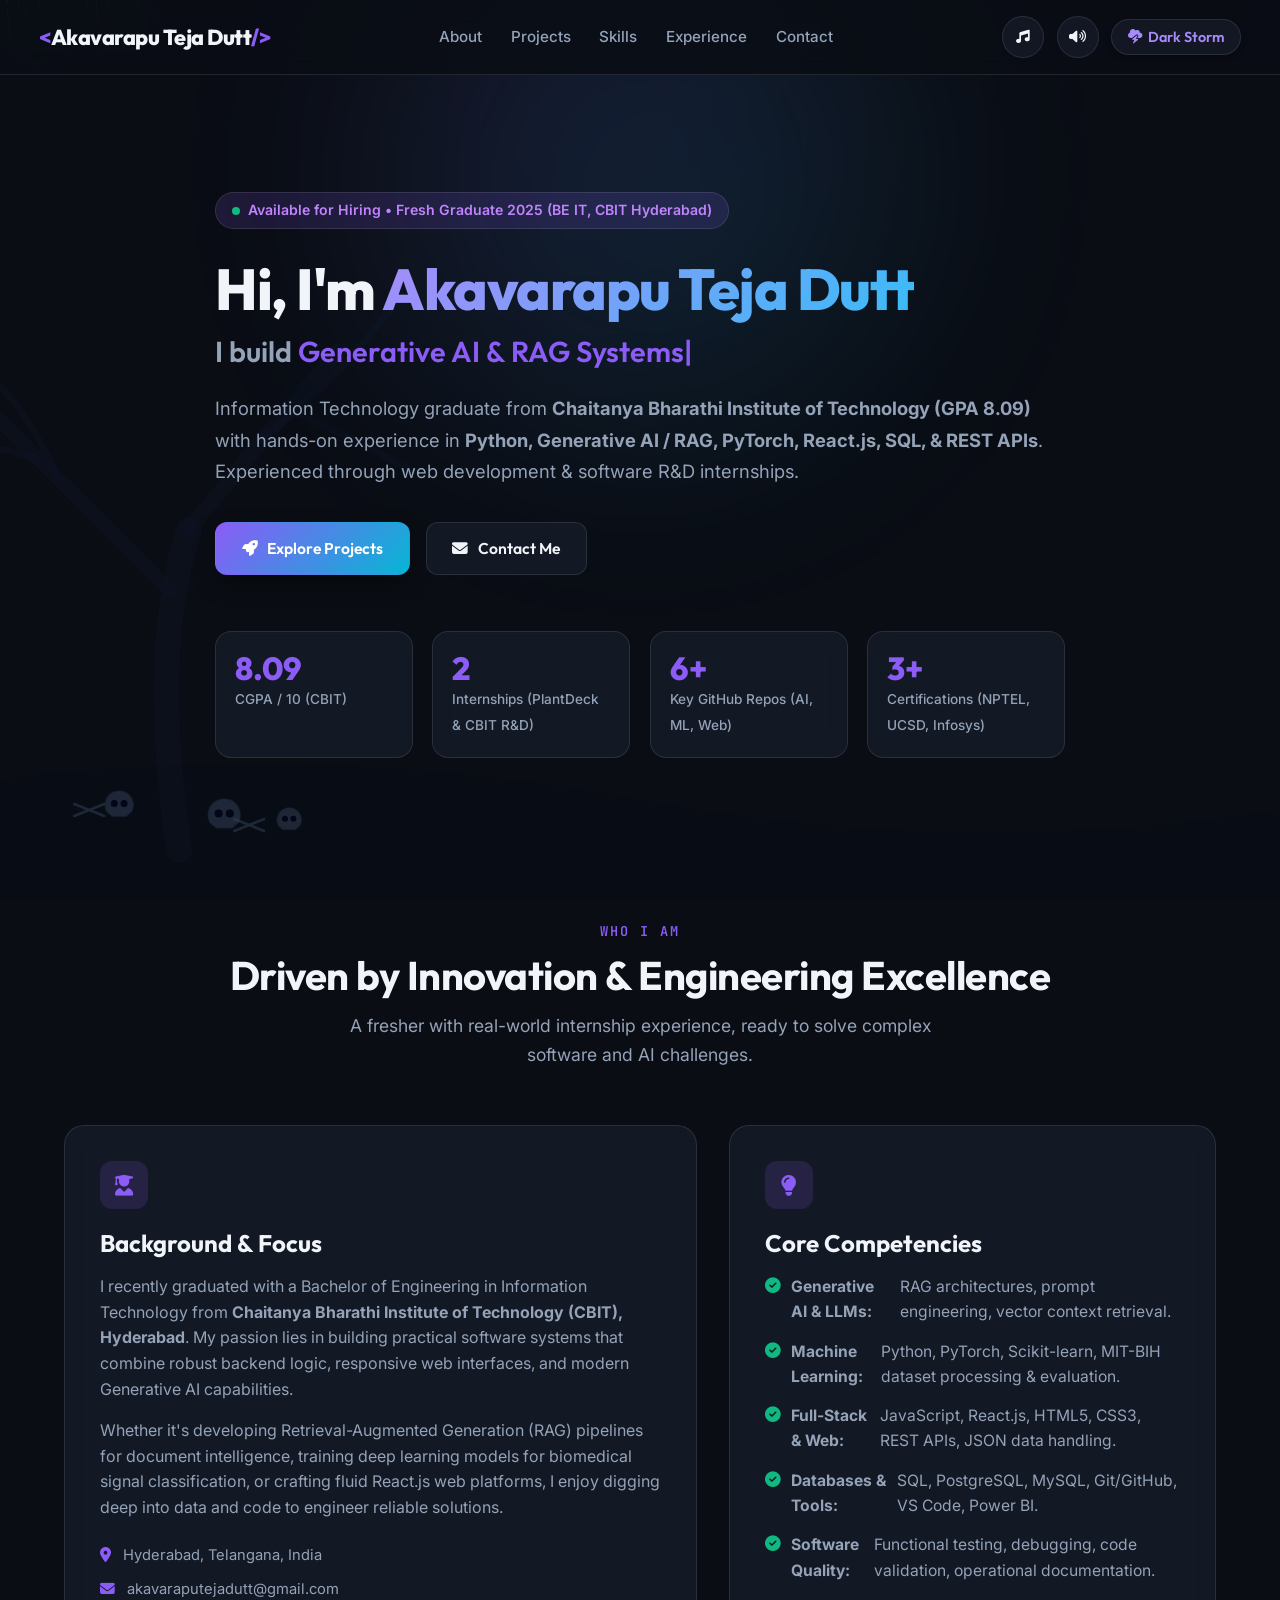
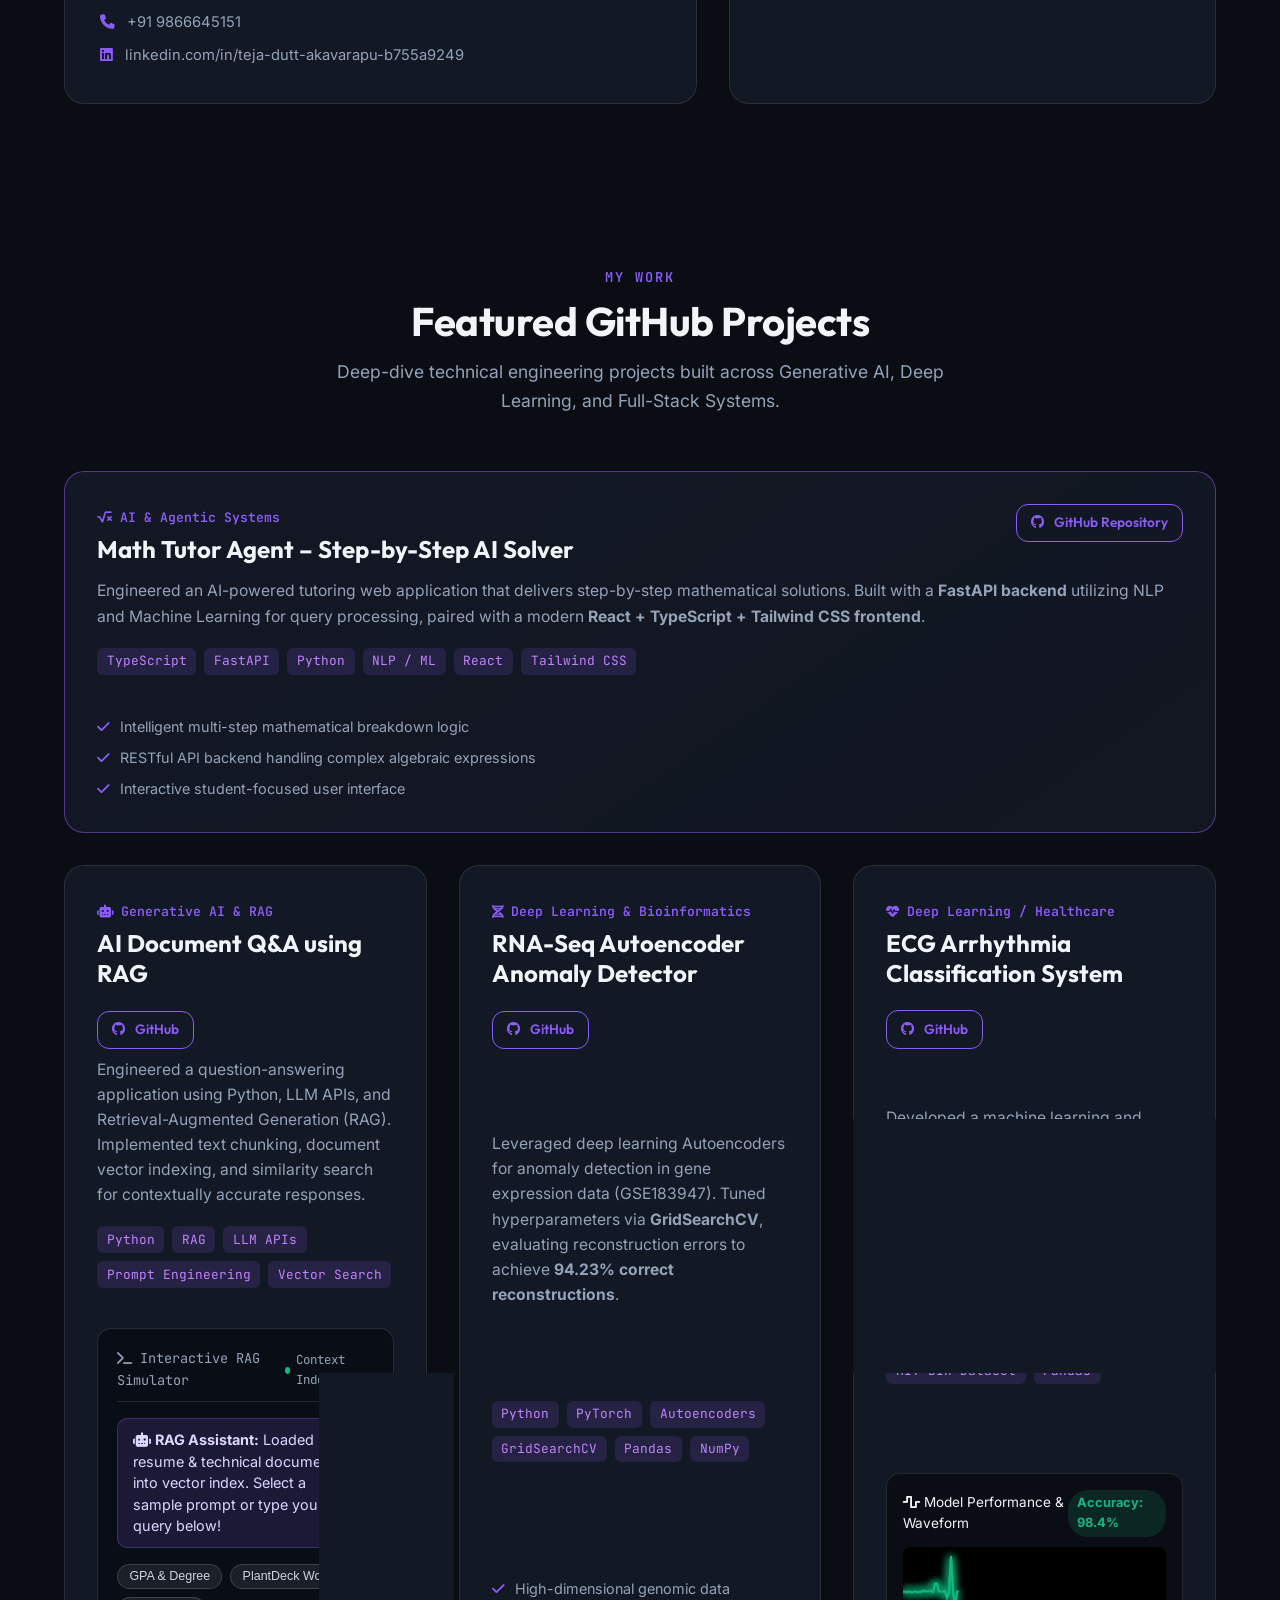
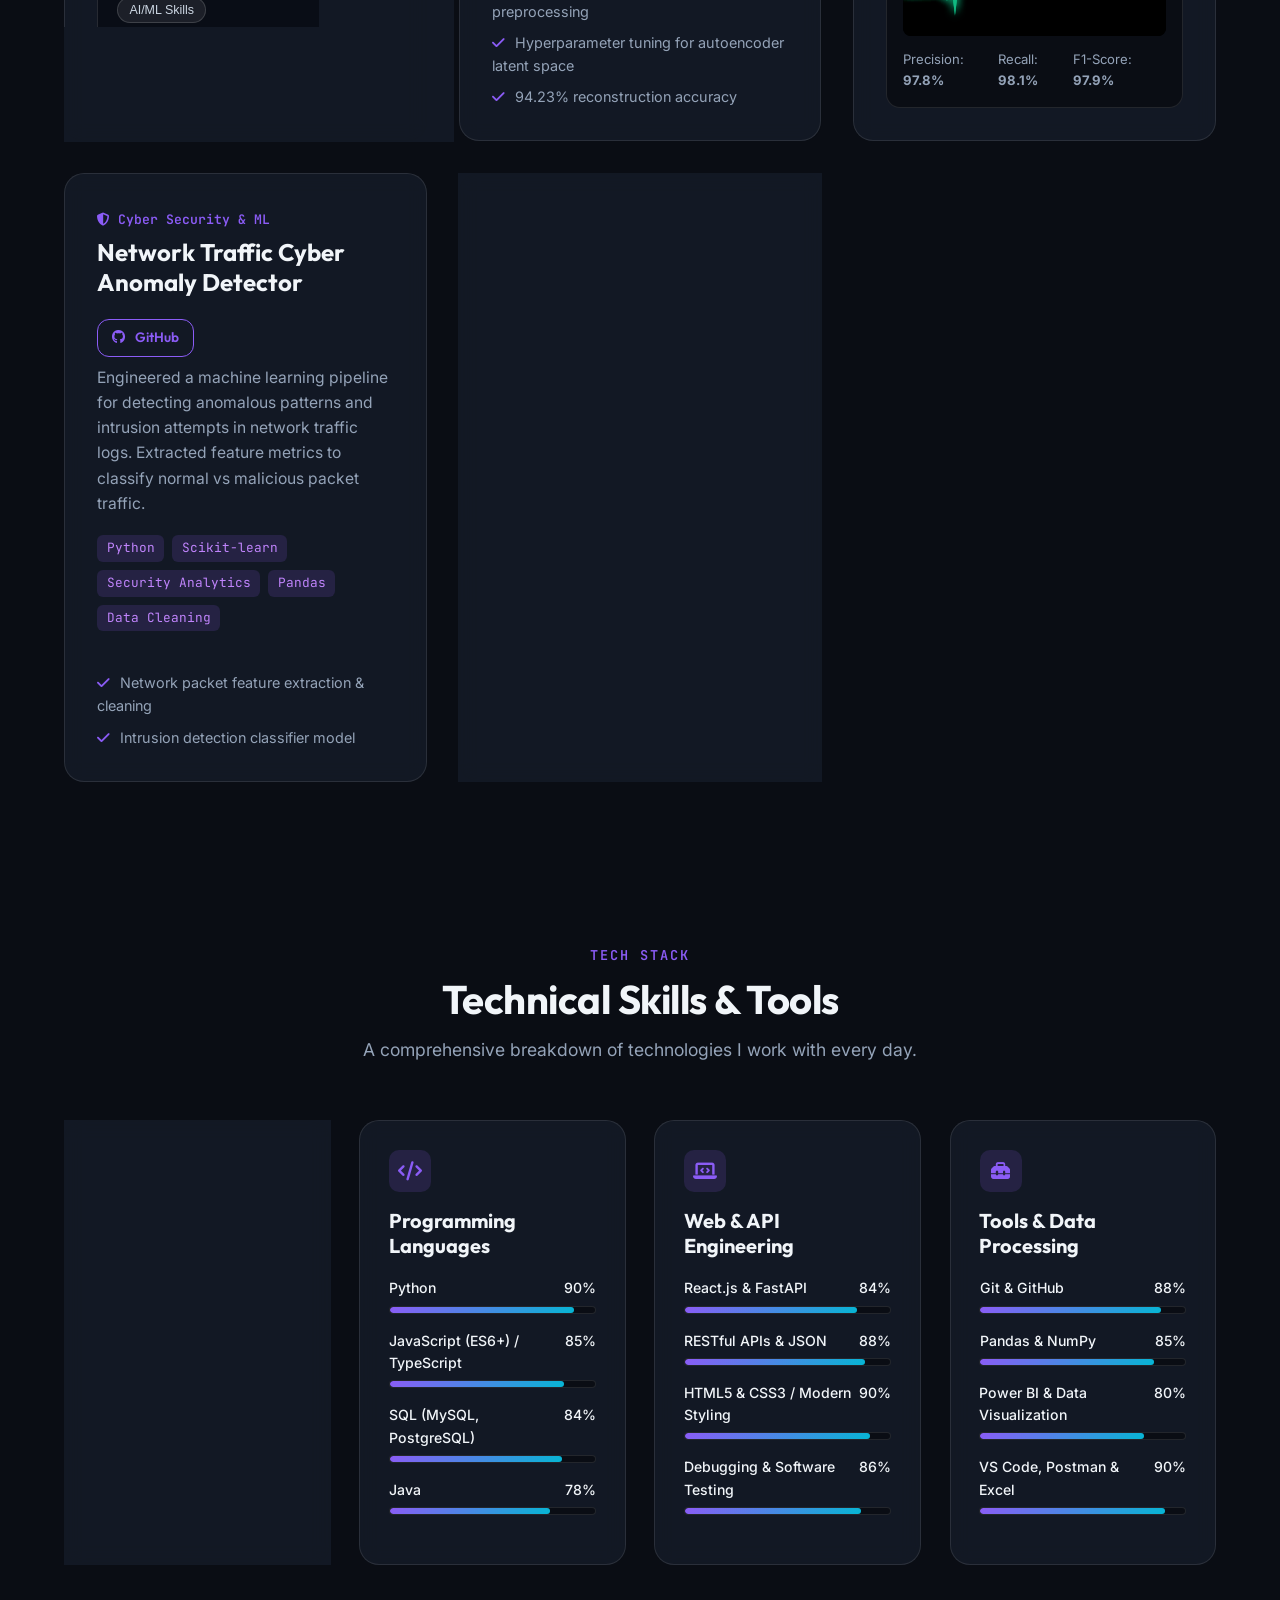
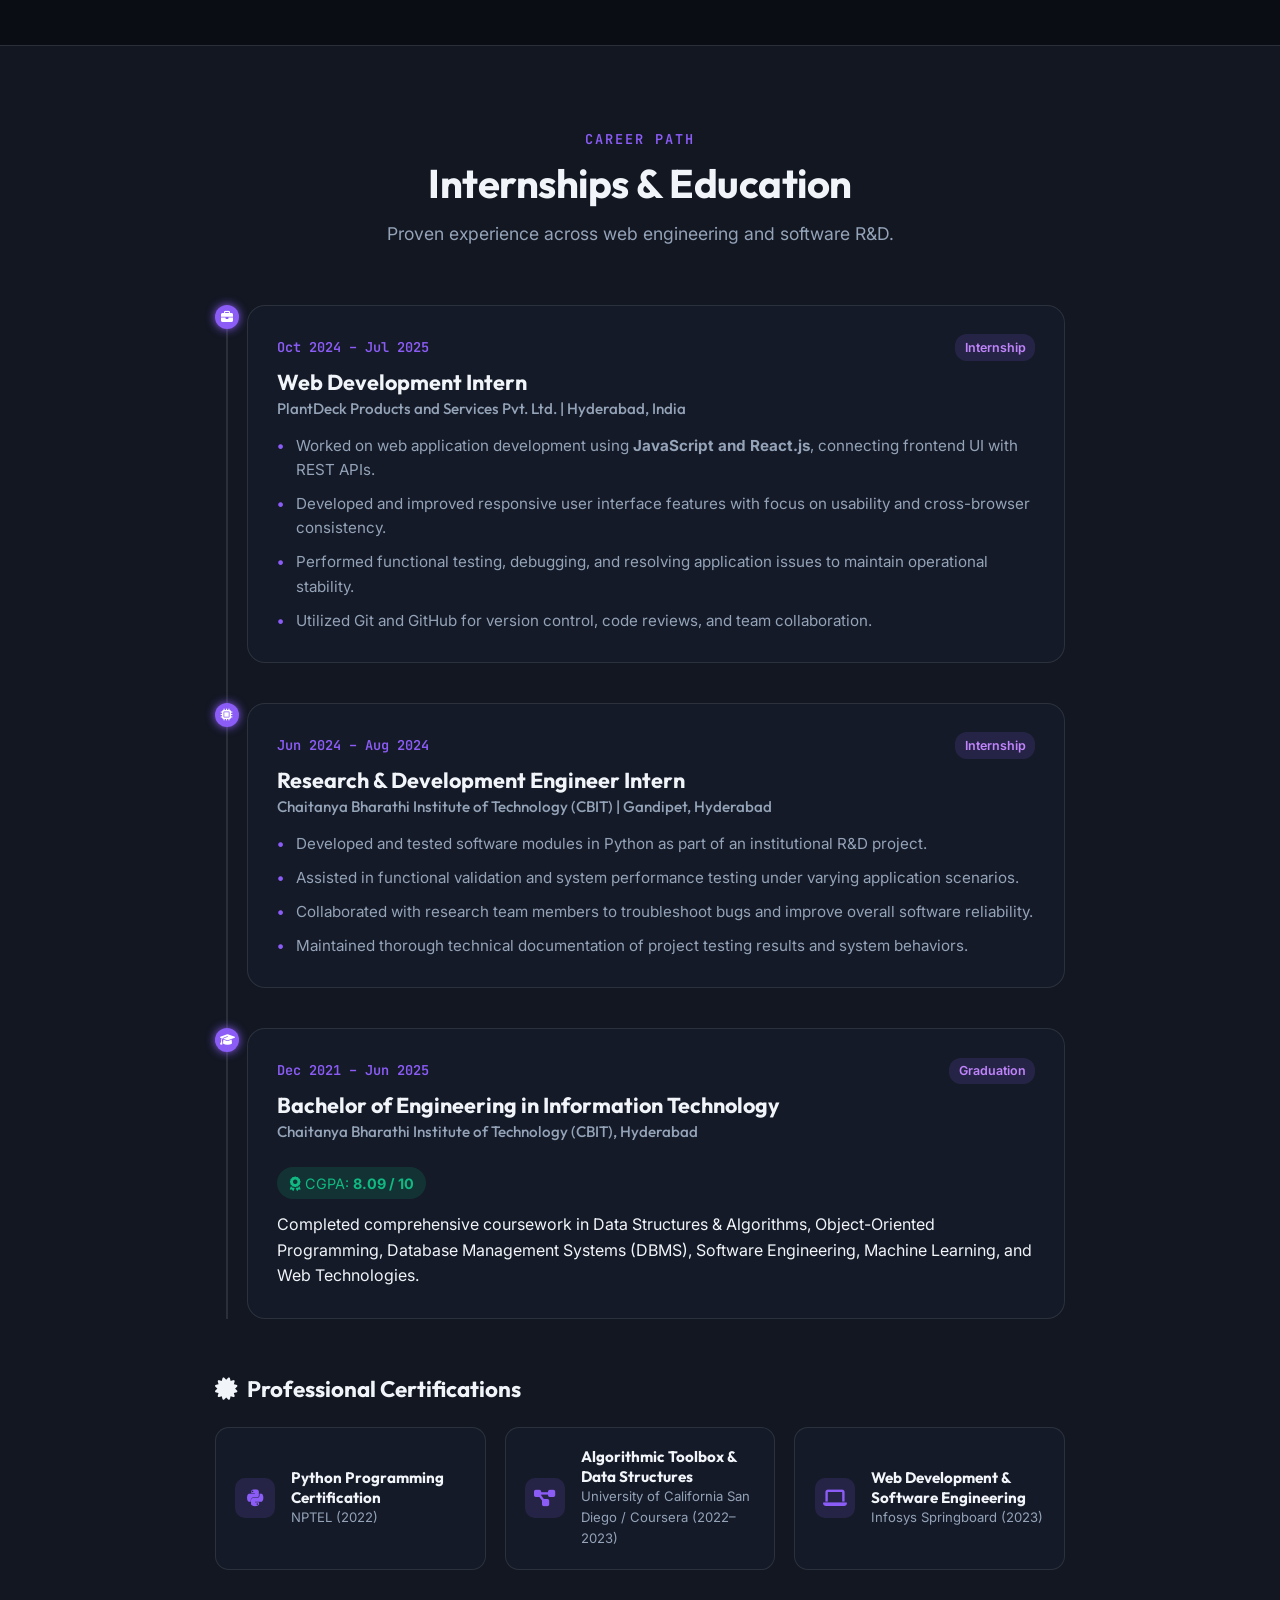
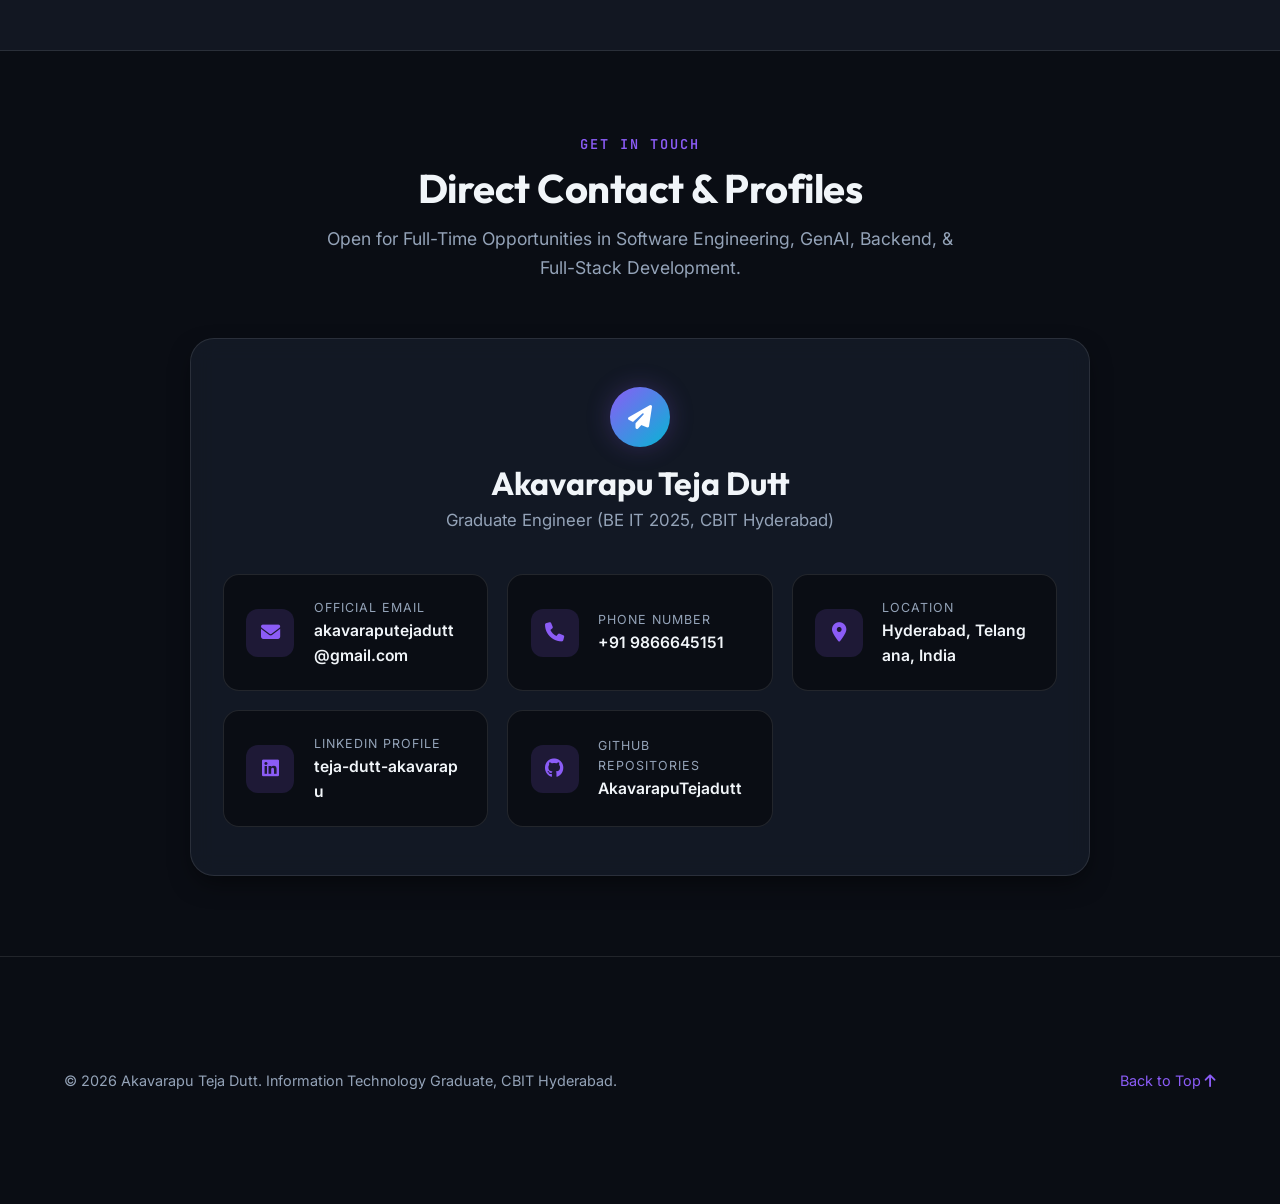
==== index.html @ d92623ee "Initial portfolio commit" ====
<!DOCTYPE html>
<html lang="en" data-theme="dark">
<head>
  <meta charset="UTF-8">
  <meta name="viewport" content="width=device-width, initial-scale=1.0">
  <meta name="description" content="Portfolio of Akavarapu Teja Dutt - Information Technology Graduate (BE IT 2025, CBIT Hyderabad), Generative AI & ML Engineer, Full-Stack Developer, and Software Engineer based in Hyderabad.">
  <meta name="keywords" content="Tejadutt, Akavarapu Teja Dutt, Generative AI, RAG, Machine Learning, Python, React.js, Software Engineer, Portfolio, Hyderabad">
  <meta name="author" content="Akavarapu Teja Dutt">
  <title>Akavarapu Teja Dutt | AI & Software Engineer</title>
  
  <!-- Google Fonts -->
  <link rel="preconnect" href="https://fonts.googleapis.com">
  <link rel="preconnect" href="https://fonts.gstatic.com" crossorigin>
  <link href="https://fonts.googleapis.com/css2?family=Inter:wght@300;400;500;600;700&family=Outfit:wght@400;500;600;700;800&family=JetBrains+Mono:wght@400;500;600&display=swap" rel="stylesheet">
  
  <!-- Font Awesome -->
  <link rel="stylesheet" href="https://cdnjs.cloudflare.com/ajax/libs/font-awesome/6.4.0/css/all.min.css">
  
  <!-- Main Stylesheet -->
  <link rel="stylesheet" href="index.css">
</head>
<body>
  <!-- Background Ambient Music Track -->
  <audio id="bg-music" loop preload="auto" src="Anirudh_Ravichander_-_The_Paradise_Theme_OST_From_The_Paradise_(mp3.pm).mp3"></audio>

  <!-- Overlay Canvas for Cinematic Dark Storm & Pleasant Light Bees Animations -->
  <canvas id="anim-canvas"></canvas>
  <div id="theme-flash-overlay"></div>
  <div id="lightning-flash"></div>

  <!-- Toast Notification System -->
  <div id="toast-container" class="toast-container"></div>

  <!-- Header & Navigation -->
  <header class="navbar-header" id="navbar">
    <div class="nav-container">
      <a href="#hero" class="nav-logo" id="nav-logo">
        <span class="logo-accent">&lt;</span>Akavarapu Teja Dutt<span class="logo-accent">/&gt;</span>
      </a>

      <nav class="nav-links" id="nav-menu">
        <a href="#about" class="nav-item">About</a>
        <a href="#projects" class="nav-item">Projects</a>
        <a href="#skills" class="nav-item">Skills</a>
        <a href="#experience" class="nav-item">Experience</a>
        <a href="#contact" class="nav-item">Contact</a>
      </nav>

      <div class="nav-actions">
        <!-- Ambient Music Toggle (The Paradise Theme OST) -->
        <button id="music-toggle-btn" class="icon-btn" title="Toggle Ambient Music (Paradise Theme)" aria-label="Toggle Paradise Theme Music">
          <i class="fa-solid fa-music" id="music-icon"></i>
          <span class="btn-tooltip">Paradise Theme Music</span>
        </button>

        <!-- Sound FX Toggle -->
        <button id="sound-toggle-btn" class="icon-btn" title="Toggle Sound FX" aria-label="Toggle Sound Effects">
          <i class="fa-solid fa-volume-high" id="sound-icon"></i>
          <span class="btn-tooltip">Sound FX ON</span>
        </button>

        <!-- Dynamic Theme Switcher Button -->
        <button id="theme-switch-btn" class="theme-btn dark-mode-active" title="Switch Theme (Dark Storm / Pleasant Light Mode)" aria-label="Switch Light/Dark Theme">
          <div class="theme-btn-content">
            <span class="crow-badge" id="crow-icon-badge"><i class="fa-solid fa-cloud-bolt"></i> Dark Storm</span>
            <span class="eagle-badge" id="eagle-icon-badge"><i class="fa-solid fa-wand-magic-sparkles"></i> Light Mode</span>
          </div>
        </button>

        <button id="mobile-menu-toggle" class="mobile-toggle" aria-label="Toggle Mobile Menu">
          <i class="fa-solid fa-bars"></i>
        </button>
      </div>
    </div>
  </header>

  <main>
    <!-- Hero Section -->
    <section id="hero" class="hero-section">
      <div class="hero-bg-glow"></div>
      <div class="section-container hero-container">
        <div class="hero-content">
          <div class="badge-pill hero-badge">
            <span class="pulse-dot"></span> Available for Hiring • Fresh Graduate 2025 (BE IT, CBIT Hyderabad)
          </div>
          <h1 class="hero-title">
            Hi, I'm <span class="gradient-text">Akavarapu Teja Dutt</span>
          </h1>
          <h2 class="hero-subtitle">
            I build <span id="typewriter-text" class="typewriter"></span><span class="cursor">|</span>
          </h2>
          <p class="hero-description">
            Information Technology graduate from <strong>Chaitanya Bharathi Institute of Technology (GPA 8.09)</strong> with hands-on experience in <strong>Python, Generative AI / RAG, PyTorch, React.js, SQL, & REST APIs</strong>. Experienced through web development & software R&D internships.
          </p>

          <div class="hero-cta-group">
            <a href="#projects" class="btn btn-primary" id="hero-btn-projects">
              <i class="fa-solid fa-rocket"></i> Explore Projects
            </a>
            <a href="#contact" class="btn btn-secondary" id="hero-btn-contact">
              <i class="fa-solid fa-envelope"></i> Contact Me
            </a>
          </div>

          <!-- Hero Metric Badges -->
          <div class="hero-metrics">
            <div class="metric-card">
              <span class="metric-num">8.09</span>
              <span class="metric-label">CGPA / 10 (CBIT)</span>
            </div>
            <div class="metric-card">
              <span class="metric-num">2</span>
              <span class="metric-label">Internships (PlantDeck & CBIT R&D)</span>
            </div>
            <div class="metric-card">
              <span class="metric-num">6+</span>
              <span class="metric-label">Key GitHub Repos (AI, ML, Web)</span>
            </div>
            <div class="metric-card">
              <span class="metric-num">3+</span>
              <span class="metric-label">Certifications (NPTEL, UCSD, Infosys)</span>
            </div>
          </div>
        </div>
      </div>
    </section>

    <!-- About Section -->
    <section id="about" class="about-section">
      <div class="section-container">
        <div class="section-header">
          <span class="section-tag">WHO I AM</span>
          <h2 class="section-title">Driven by Innovation & Engineering Excellence</h2>
          <p class="section-subtitle">A fresher with real-world internship experience, ready to solve complex software and AI challenges.</p>
        </div>

        <div class="about-grid">
          <div class="about-card main-about">
            <div class="card-icon"><i class="fa-solid fa-user-graduate"></i></div>
            <h3>Background & Focus</h3>
            <p>
              I recently graduated with a Bachelor of Engineering in Information Technology from <strong>Chaitanya Bharathi Institute of Technology (CBIT), Hyderabad</strong>. My passion lies in building practical software systems that combine robust backend logic, responsive web interfaces, and modern Generative AI capabilities.
            </p>
            <p>
              Whether it's developing Retrieval-Augmented Generation (RAG) pipelines for document intelligence, training deep learning models for biomedical signal classification, or crafting fluid React.js web platforms, I enjoy digging deep into data and code to engineer reliable solutions.
            </p>
            <div class="quick-facts">
              <div class="fact-item"><i class="fa-solid fa-location-dot"></i> Hyderabad, Telangana, India</div>
              <div class="fact-item"><i class="fa-solid fa-envelope"></i> akavaraputejadutt@gmail.com</div>
              <div class="fact-item"><i class="fa-solid fa-phone"></i> +91 9866645151</div>
              <div class="fact-item"><i class="fa-brands fa-linkedin"></i> linkedin.com/in/teja-dutt-akavarapu-b755a9249</div>
            </div>
          </div>

          <div class="about-card highlight-card">
            <div class="card-icon"><i class="fa-solid fa-lightbulb"></i></div>
            <h3>Core Competencies</h3>
            <ul class="check-list">
              <li><i class="fa-solid fa-circle-check"></i> <strong>Generative AI & LLMs:</strong> RAG architectures, prompt engineering, vector context retrieval.</li>
              <li><i class="fa-solid fa-circle-check"></i> <strong>Machine Learning:</strong> Python, PyTorch, Scikit-learn, MIT-BIH dataset processing & evaluation.</li>
              <li><i class="fa-solid fa-circle-check"></i> <strong>Full-Stack & Web:</strong> JavaScript, React.js, HTML5, CSS3, REST APIs, JSON data handling.</li>
              <li><i class="fa-solid fa-circle-check"></i> <strong>Databases & Tools:</strong> SQL, PostgreSQL, MySQL, Git/GitHub, VS Code, Power BI.</li>
              <li><i class="fa-solid fa-circle-check"></i> <strong>Software Quality:</strong> Functional testing, debugging, code validation, operational documentation.</li>
            </ul>
          </div>
        </div>
      </div>
    </section>

    <!-- Projects Showcase Section -->
    <section id="projects" class="projects-section">
      <div class="section-container">
        <div class="section-header">
          <span class="section-tag">MY WORK</span>
          <h2 class="section-title">Featured GitHub Projects</h2>
          <p class="section-subtitle">Deep-dive technical engineering projects built across Generative AI, Deep Learning, and Full-Stack Systems.</p>
        </div>

        <div class="projects-grid">
          
          <!-- Project 1: Math AI Tutor Agent (Featured) -->
          <div class="project-card featured-project">
            <div class="project-header">
              <div class="project-title-row">
                <div>
                  <span class="project-type"><i class="fa-solid fa-square-root-variable"></i> AI & Agentic Systems</span>
                  <h3 class="project-title">Math Tutor Agent – Step-by-Step AI Solver</h3>
                </div>
                <a href="https://github.com/AkavarapuTejadutt/Math_Agent" target="_blank" class="btn btn-outline btn-sm github-btn" title="View Source Code on GitHub">
                  <i class="fa-brands fa-github"></i> GitHub Repository
                </a>
              </div>
            </div>
            <p class="project-description">
              Engineered an AI-powered tutoring web application that delivers step-by-step mathematical solutions. Built with a <strong>FastAPI backend</strong> utilizing NLP and Machine Learning for query processing, paired with a modern <strong>React + TypeScript + Tailwind CSS frontend</strong>.
            </p>
            <div class="project-tech-stack">
              <span>TypeScript</span><span>FastAPI</span><span>Python</span><span>NLP / ML</span><span>React</span><span>Tailwind CSS</span>
            </div>
            <div class="feature-bullets">
              <div class="f-bullet"><i class="fa-solid fa-check"></i> Intelligent multi-step mathematical breakdown logic</div>
              <div class="f-bullet"><i class="fa-solid fa-check"></i> RESTful API backend handling complex algebraic expressions</div>
              <div class="f-bullet"><i class="fa-solid fa-check"></i> Interactive student-focused user interface</div>
            </div>
          </div>

          <!-- Project 2: RAG AI Document Q&A -->
          <div class="project-card">
            <div class="project-header">
              <div class="project-title-row">
                <div>
                  <span class="project-type"><i class="fa-solid fa-robot"></i> Generative AI & RAG</span>
                  <h3 class="project-title">AI Document Q&A using RAG</h3>
                </div>
                <a href="https://github.com/AkavarapuTejadutt/AI-Document-QA-RAG" target="_blank" class="btn btn-outline btn-sm github-btn" title="View Source Code on GitHub">
                  <i class="fa-brands fa-github"></i> GitHub
                </a>
              </div>
            </div>
            <p class="project-description">
              Engineered a question-answering application using Python, LLM APIs, and Retrieval-Augmented Generation (RAG). Implemented text chunking, document vector indexing, and similarity search for contextually accurate responses.
            </p>
            <div class="project-tech-stack">
              <span>Python</span><span>RAG</span><span>LLM APIs</span><span>Prompt Engineering</span><span>Vector Search</span>
            </div>

            <!-- Interactive RAG Sandbox Demo -->
            <div class="interactive-sandbox" id="rag-sandbox">
              <div class="sandbox-header">
                <span><i class="fa-solid fa-terminal"></i> Interactive RAG Simulator</span>
                <span class="status-indicator"><span class="dot green"></span> Context Indexed</span>
              </div>
              <div class="sandbox-messages" id="rag-chat-window">
                <div class="msg system-msg">
                  <i class="fa-solid fa-robot"></i> <strong>RAG Assistant:</strong> Loaded resume & technical documents into vector index. Select a sample prompt or type your query below!
                </div>
              </div>
              <div class="sandbox-sample-queries">
                <button class="sample-btn" data-query="What is Tejadutt's GPA and college?">GPA & Degree</button>
                <button class="sample-btn" data-query="What did Teja do during his PlantDeck internship?">PlantDeck Work</button>
                <button class="sample-btn" data-query="What skills does Tejadutt have in AI and ML?">AI/ML Skills</button>
              </div>
              <div class="sandbox-input-row">
                <input type="text" id="rag-input" placeholder="Ask a question about Tejadutt's projects or background..." />
                <button id="rag-send-btn" class="btn btn-primary btn-sm"><i class="fa-solid fa-paper-plane"></i> Ask RAG</button>
              </div>
            </div>
          </div>

          <!-- Project 3: RNA-Seq Autoencoder Anomaly Detection -->
          <div class="project-card">
            <div class="project-header">
              <div class="project-title-row">
                <div>
                  <span class="project-type"><i class="fa-solid fa-dna"></i> Deep Learning & Bioinformatics</span>
                  <h3 class="project-title">RNA-Seq Autoencoder Anomaly Detector</h3>
                </div>
                <a href="https://github.com/AkavarapuTejadutt/RNA-Seq-Autoencoder-Detection" target="_blank" class="btn btn-outline btn-sm github-btn" title="View Source Code on GitHub">
                  <i class="fa-brands fa-github"></i> GitHub
                </a>
              </div>
            </div>
            <p class="project-description">
              Leveraged deep learning Autoencoders for anomaly detection in gene expression data (GSE183947). Tuned hyperparameters via <strong>GridSearchCV</strong>, evaluating reconstruction errors to achieve <strong>94.23% correct reconstructions</strong>.
            </p>
            <div class="project-tech-stack">
              <span>Python</span><span>PyTorch</span><span>Autoencoders</span><span>GridSearchCV</span><span>Pandas</span><span>NumPy</span>
            </div>
            <div class="feature-bullets">
              <div class="f-bullet"><i class="fa-solid fa-check"></i> High-dimensional genomic data preprocessing</div>
              <div class="f-bullet"><i class="fa-solid fa-check"></i> Hyperparameter tuning for autoencoder latent space</div>
              <div class="f-bullet"><i class="fa-solid fa-check"></i> 94.23% reconstruction accuracy</div>
            </div>
          </div>

          <!-- Project 4: ECG Arrhythmia Classification System -->
          <div class="project-card">
            <div class="project-header">
              <div class="project-title-row">
                <div>
                  <span class="project-type"><i class="fa-solid fa-heart-pulse"></i> Deep Learning / Healthcare</span>
                  <h3 class="project-title">ECG Arrhythmia Classification System</h3>
                </div>
                <a href="https://github.com/AkavarapuTejadutt/ECG-Arrhythmia-Classification-Using-a-Robust-Deep-Learning-Approach" target="_blank" class="btn btn-outline btn-sm github-btn" title="View Source Code on GitHub">
                  <i class="fa-brands fa-github"></i> GitHub
                </a>
              </div>
            </div>
            <p class="project-description">
              Developed a machine learning and deep learning classification system using Python, PyTorch, and Scikit-learn on the MIT-BIH ECG arrhythmia dataset. Evaluated model precision, recall, and sensitivity metrics.
            </p>
            <div class="project-tech-stack">
              <span>Python</span><span>PyTorch</span><span>Scikit-learn</span><span>MIT-BIH Dataset</span><span>Pandas</span>
            </div>

            <!-- ECG Visualizer Interactive Demo -->
            <div class="ecg-visualizer" id="ecg-demo">
              <div class="ecg-header">
                <span><i class="fa-solid fa-wave-square"></i> Model Performance & Waveform</span>
                <span class="accuracy-badge">Accuracy: 98.4%</span>
              </div>
              <div class="ecg-canvas-container">
                <canvas id="ecg-canvas" height="90"></canvas>
              </div>
              <div class="ecg-stats-row">
                <div class="ecg-stat"><span>Precision:</span> <strong>97.8%</strong></div>
                <div class="ecg-stat"><span>Recall:</span> <strong>98.1%</strong></div>
                <div class="ecg-stat"><span>F1-Score:</span> <strong>97.9%</strong></div>
              </div>
            </div>
          </div>

          <!-- Project 5: Network Traffic Anomaly Detection -->
          <div class="project-card">
            <div class="project-header">
              <div class="project-title-row">
                <div>
                  <span class="project-type"><i class="fa-solid fa-shield-halved"></i> Cyber Security & ML</span>
                  <h3 class="project-title">Network Traffic Cyber Anomaly Detector</h3>
                </div>
                <a href="https://github.com/AkavarapuTejadutt/Anomaly-Detection-in-Network-Traffic-Data" target="_blank" class="btn btn-outline btn-sm github-btn" title="View Source Code on GitHub">
                  <i class="fa-brands fa-github"></i> GitHub
                </a>
              </div>
            </div>
            <p class="project-description">
              Engineered a machine learning pipeline for detecting anomalous patterns and intrusion attempts in network traffic logs. Extracted feature metrics to classify normal vs malicious packet traffic.
            </p>
            <div class="project-tech-stack">
              <span>Python</span><span>Scikit-learn</span><span>Security Analytics</span><span>Pandas</span><span>Data Cleaning</span>
            </div>
            <div class="feature-bullets">
              <div class="f-bullet"><i class="fa-solid fa-check"></i> Network packet feature extraction & cleaning</div>
              <div class="f-bullet"><i class="fa-solid fa-check"></i> Intrusion detection classifier model</div>
            </div>
          </div>

          <!-- Project 6: Farmer-Centric E-Commerce Platform -->
          <div class="project-card">
            <div class="project-header">
              <div class="project-title-row">
                <div>
                  <span class="project-type"><i class="fa-solid fa-shop"></i> Full-Stack Web</span>
                  <h3 class="project-title">Farmer-Centric E-Commerce Platform</h3>
                </div>
                <a href="https://github.com/AkavarapuTejadutt/Farmer-ECommerce-Platform" target="_blank" class="btn btn-outline btn-sm github-btn" title="View Source Code on GitHub">
                  <i class="fa-brands fa-github"></i> GitHub
                </a>
              </div>
            </div>
            <p class="project-description">
              Developed a responsive web application enabling farmers to list agricultural produce directly and customers to browse, filter, and purchase items. Built reusable React components integrated with backend REST APIs.
            </p>
            <div class="project-tech-stack">
              <span>JavaScript</span><span>React.js</span><span>REST APIs</span><span>HTML5/CSS3</span><span>JSON</span>
            </div>
            <div class="feature-bullets">
              <div class="f-bullet"><i class="fa-solid fa-check"></i> Direct farmer product listing portal</div>
              <div class="f-bullet"><i class="fa-solid fa-check"></i> REST API integration & testing</div>
            </div>
          </div>

        </div>
      </div>
    </section>

    <!-- Skills Matrix Section -->
    <section id="skills" class="skills-section">
      <div class="section-container">
        <div class="section-header">
          <span class="section-tag">TECH STACK</span>
          <h2 class="section-title">Technical Skills & Tools</h2>
          <p class="section-subtitle">A comprehensive breakdown of technologies I work with every day.</p>
        </div>

        <div class="skills-grid">
          <!-- Category 1 -->
          <div class="skill-category-card">
            <div class="cat-icon"><i class="fa-solid fa-brain"></i></div>
            <h3>Generative AI & ML</h3>
            <div class="skill-bars">
              <div class="skill-item">
                <div class="skill-info"><span>LLM Concepts & Prompt Engineering</span><span>88%</span></div>
                <div class="progress-bar"><div class="progress-fill" style="width: 88%;"></div></div>
              </div>
              <div class="skill-item">
                <div class="skill-info"><span>Retrieval-Augmented Generation (RAG)</span><span>85%</span></div>
                <div class="progress-bar"><div class="progress-fill" style="width: 85%;"></div></div>
              </div>
              <div class="skill-item">
                <div class="skill-info"><span>Machine Learning & PyTorch</span><span>82%</span></div>
                <div class="progress-bar"><div class="progress-fill" style="width: 82%;"></div></div>
              </div>
              <div class="skill-item">
                <div class="skill-info"><span>Scikit-learn & Model Evaluation</span><span>85%</span></div>
                <div class="progress-bar"><div class="progress-fill" style="width: 85%;"></div></div>
              </div>
            </div>
          </div>

          <!-- Category 2 -->
          <div class="skill-category-card">
            <div class="cat-icon"><i class="fa-solid fa-code"></i></div>
            <h3>Programming Languages</h3>
            <div class="skill-bars">
              <div class="skill-item">
                <div class="skill-info"><span>Python</span><span>90%</span></div>
                <div class="progress-bar"><div class="progress-fill" style="width: 90%;"></div></div>
              </div>
              <div class="skill-item">
                <div class="skill-info"><span>JavaScript (ES6+) / TypeScript</span><span>85%</span></div>
                <div class="progress-bar"><div class="progress-fill" style="width: 85%;"></div></div>
              </div>
              <div class="skill-item">
                <div class="skill-info"><span>SQL (MySQL, PostgreSQL)</span><span>84%</span></div>
                <div class="progress-bar"><div class="progress-fill" style="width: 84%;"></div></div>
              </div>
              <div class="skill-item">
                <div class="skill-info"><span>Java</span><span>78%</span></div>
                <div class="progress-bar"><div class="progress-fill" style="width: 78%;"></div></div>
              </div>
            </div>
          </div>

          <!-- Category 3 -->
          <div class="skill-category-card">
            <div class="cat-icon"><i class="fa-solid fa-laptop-code"></i></div>
            <h3>Web & API Engineering</h3>
            <div class="skill-bars">
              <div class="skill-item">
                <div class="skill-info"><span>React.js & FastAPI</span><span>84%</span></div>
                <div class="progress-bar"><div class="progress-fill" style="width: 84%;"></div></div>
              </div>
              <div class="skill-item">
                <div class="skill-info"><span>RESTful APIs & JSON</span><span>88%</span></div>
                <div class="progress-bar"><div class="progress-fill" style="width: 88%;"></div></div>
              </div>
              <div class="skill-item">
                <div class="skill-info"><span>HTML5 & CSS3 / Modern Styling</span><span>90%</span></div>
                <div class="progress-bar"><div class="progress-fill" style="width: 90%;"></div></div>
              </div>
              <div class="skill-item">
                <div class="skill-info"><span>Debugging & Software Testing</span><span>86%</span></div>
                <div class="progress-bar"><div class="progress-fill" style="width: 86%;"></div></div>
              </div>
            </div>
          </div>

          <!-- Category 4 -->
          <div class="skill-category-card">
            <div class="cat-icon"><i class="fa-solid fa-toolbox"></i></div>
            <h3>Tools & Data Processing</h3>
            <div class="skill-bars">
              <div class="skill-item">
                <div class="skill-info"><span>Git & GitHub</span><span>88%</span></div>
                <div class="progress-bar"><div class="progress-fill" style="width: 88%;"></div></div>
              </div>
              <div class="skill-item">
                <div class="skill-info"><span>Pandas & NumPy</span><span>85%</span></div>
                <div class="progress-bar"><div class="progress-fill" style="width: 85%;"></div></div>
              </div>
              <div class="skill-item">
                <div class="skill-info"><span>Power BI & Data Visualization</span><span>80%</span></div>
                <div class="progress-bar"><div class="progress-fill" style="width: 80%;"></div></div>
              </div>
              <div class="skill-item">
                <div class="skill-info"><span>VS Code, Postman & Excel</span><span>90%</span></div>
                <div class="progress-bar"><div class="progress-fill" style="width: 90%;"></div></div>
              </div>
            </div>
          </div>

        </div>
      </div>
    </section>

    <!-- Experience & Education Section -->
    <section id="experience" class="timeline-section">
      <div class="section-container">
        <div class="section-header">
          <span class="section-tag">CAREER PATH</span>
          <h2 class="section-title">Internships & Education</h2>
          <p class="section-subtitle">Proven experience across web engineering and software R&D.</p>
        </div>

        <div class="timeline-wrapper">
          
          <!-- Timeline Item 1 -->
          <div class="timeline-item">
            <div class="timeline-dot"><i class="fa-solid fa-briefcase"></i></div>
            <div class="timeline-content">
              <div class="timeline-header">
                <span class="timeline-period">Oct 2024 – Jul 2025</span>
                <span class="timeline-type">Internship</span>
              </div>
              <h3 class="timeline-role">Web Development Intern</h3>
              <h4 class="timeline-company">PlantDeck Products and Services Pvt. Ltd. | Hyderabad, India</h4>
              <ul class="timeline-bullets">
                <li>Worked on web application development using <strong>JavaScript and React.js</strong>, connecting frontend UI with REST APIs.</li>
                <li>Developed and improved responsive user interface features with focus on usability and cross-browser consistency.</li>
                <li>Performed functional testing, debugging, and resolving application issues to maintain operational stability.</li>
                <li>Utilized Git and GitHub for version control, code reviews, and team collaboration.</li>
              </ul>
            </div>
          </div>

          <!-- Timeline Item 2 -->
          <div class="timeline-item">
            <div class="timeline-dot"><i class="fa-solid fa-microchip"></i></div>
            <div class="timeline-content">
              <div class="timeline-header">
                <span class="timeline-period">Jun 2024 – Aug 2024</span>
                <span class="timeline-type">Internship</span>
              </div>
              <h3 class="timeline-role">Research & Development Engineer Intern</h3>
              <h4 class="timeline-company">Chaitanya Bharathi Institute of Technology (CBIT) | Gandipet, Hyderabad</h4>
              <ul class="timeline-bullets">
                <li>Developed and tested software modules in Python as part of an institutional R&D project.</li>
                <li>Assisted in functional validation and system performance testing under varying application scenarios.</li>
                <li>Collaborated with research team members to troubleshoot bugs and improve overall software reliability.</li>
                <li>Maintained thorough technical documentation of project testing results and system behaviors.</li>
              </ul>
            </div>
          </div>

          <!-- Timeline Item 3: Education -->
          <div class="timeline-item education-item" id="education">
            <div class="timeline-dot"><i class="fa-solid fa-graduation-cap"></i></div>
            <div class="timeline-content">
              <div class="timeline-header">
                <span class="timeline-period">Dec 2021 – Jun 2025</span>
                <span class="timeline-type">Graduation</span>
              </div>
              <h3 class="timeline-role">Bachelor of Engineering in Information Technology</h3>
              <h4 class="timeline-company">Chaitanya Bharathi Institute of Technology (CBIT), Hyderabad</h4>
              <div class="gpa-pill"><i class="fa-solid fa-award"></i> CGPA: <strong>8.09 / 10</strong></div>
              <p class="edu-desc">
                Completed comprehensive coursework in Data Structures & Algorithms, Object-Oriented Programming, Database Management Systems (DBMS), Software Engineering, Machine Learning, and Web Technologies.
              </p>
            </div>
          </div>

        </div>

        <!-- Certifications Row -->
        <div class="certifications-box">
          <h3><i class="fa-solid fa-certificate"></i> Professional Certifications</h3>
          <div class="certs-grid">
            <div class="cert-card">
              <div class="cert-icon"><i class="fa-brands fa-python"></i></div>
              <div class="cert-info">
                <h4>Python Programming Certification</h4>
                <p>NPTEL (2022)</p>
              </div>
            </div>

            <div class="cert-card">
              <div class="cert-icon"><i class="fa-solid fa-diagram-project"></i></div>
              <div class="cert-info">
                <h4>Algorithmic Toolbox & Data Structures</h4>
                <p>University of California San Diego / Coursera (2022–2023)</p>
              </div>
            </div>

            <div class="cert-card">
              <div class="cert-icon"><i class="fa-solid fa-laptop"></i></div>
              <div class="cert-info">
                <h4>Web Development & Software Engineering</h4>
                <p>Infosys Springboard (2023)</p>
              </div>
            </div>
          </div>
        </div>

      </div>
    </section>

    <!-- Clean Direct Contact Section -->
    <section id="contact" class="contact-section">
      <div class="section-container">
        <div class="section-header">
          <span class="section-tag">GET IN TOUCH</span>
          <h2 class="section-title">Direct Contact & Profiles</h2>
          <p class="section-subtitle">Open for Full-Time Opportunities in Software Engineering, GenAI, Backend, & Full-Stack Development.</p>
        </div>

        <div class="contact-single-card">
          <div class="contact-hero-content">
            <div class="contact-avatar-icon"><i class="fa-solid fa-paper-plane"></i></div>
            <h3>Akavarapu Teja Dutt</h3>
            <p>Graduate Engineer (BE IT 2025, CBIT Hyderabad)</p>
          </div>

          <div class="contact-channels-grid">
            <a href="mailto:akavaraputejadutt@gmail.com" class="channel-card">
              <div class="c-icon"><i class="fa-solid fa-envelope"></i></div>
              <div class="channel-info">
                <span class="c-label">Official Email</span>
                <span class="c-value">akavaraputejadutt@gmail.com</span>
              </div>
            </a>

            <a href="tel:+919866645151" class="channel-card">
              <div class="c-icon"><i class="fa-solid fa-phone"></i></div>
              <div class="channel-info">
                <span class="c-label">Phone Number</span>
                <span class="c-value">+91 9866645151</span>
              </div>
            </a>

            <div class="channel-card no-hover">
              <div class="c-icon"><i class="fa-solid fa-location-dot"></i></div>
              <div class="channel-info">
                <span class="c-label">Location</span>
                <span class="c-value">Hyderabad, Telangana, India</span>
              </div>
            </div>

            <a href="https://linkedin.com/in/teja-dutt-akavarapu-b755a9249" target="_blank" class="channel-card">
              <div class="c-icon"><i class="fa-brands fa-linkedin"></i></div>
              <div class="channel-info">
                <span class="c-label">LinkedIn Profile</span>
                <span class="c-value">teja-dutt-akavarapu</span>
              </div>
            </a>

            <a href="https://github.com/AkavarapuTejadutt" target="_blank" class="channel-card">
              <div class="c-icon"><i class="fa-brands fa-github"></i></div>
              <div class="channel-info">
                <span class="c-label">GitHub Repositories</span>
                <span class="c-value">AkavarapuTejadutt</span>
              </div>
            </a>
          </div>
        </div>
      </div>
    </section>
  </main>

  <!-- Footer -->
  <footer class="footer">
    <div class="section-container footer-container">
      <p>&copy; 2026 Akavarapu Teja Dutt. Information Technology Graduate, CBIT Hyderabad.</p>
      <div class="footer-links">
        <a href="#hero">Back to Top <i class="fa-solid fa-arrow-up"></i></a>
      </div>
    </div>
  </footer>

  <!-- Scripts -->
  <script src="audio_effects.js"></script>
  <script src="script.js"></script>
</body>
</html>
---- index.css ----
/* ==========================================================================
   Akavarapu Teja Dutt Portfolio Stylesheet
   Themes: Dark Mode (Space Slate & Neon Accents) / Light Mode (Crisp White & Ocean Blue)
   ========================================================================== */

/* --------------------------------------------------------------------------
   CSS Custom Properties (Theme Tokens)
   -------------------------------------------------------------------------- */
:root[data-theme="dark"] {
  --bg-primary: #0a0d14;
  --bg-secondary: #121722;
  --bg-card: rgba(22, 28, 42, 0.75);
  --bg-card-hover: rgba(30, 38, 56, 0.85);
  --bg-glass: rgba(18, 23, 34, 0.65);
  --border-color: rgba(255, 255, 255, 0.1);
  --border-hover: rgba(139, 92, 246, 0.5);
  
  --text-main: #f1f5f9;
  --text-muted: #94a3b8;
  --text-inverse: #0f172a;
  
  --accent-primary: #8b5cf6; /* Vibrant Violet */
  --accent-primary-glow: rgba(139, 92, 246, 0.4);
  --accent-secondary: #06b6d4; /* Cyan Glow */
  --accent-gradient: linear-gradient(135deg, #8b5cf6 0%, #06b6d4 100%);
  --accent-gradient-text: linear-gradient(135deg, #a78bfa 0%, #38bdf8 100%);
  
  --nav-bg: rgba(10, 13, 20, 0.85);
  --badge-bg: rgba(139, 92, 246, 0.15);
  --badge-text: #c084fc;
  
  --shadow-sm: 0 4px 6px -1px rgba(0, 0, 0, 0.3);
  --shadow-md: 0 10px 25px -5px rgba(0, 0, 0, 0.5);
  --shadow-glow: 0 0 25px rgba(139, 92, 246, 0.25);
}

:root[data-theme="light"] {
  --bg-primary: #f8fafc;
  --bg-secondary: #ffffff;
  --bg-card: #ffffff;
  --bg-card-hover: #f1f5f9;
  --bg-glass: rgba(255, 255, 255, 0.85);
  --border-color: #e2e8f0;
  --border-hover: rgba(2, 132, 199, 0.4);
  
  --text-main: #0f172a;
  --text-muted: #64748b;
  --text-inverse: #ffffff;
  
  --accent-primary: #0284c7; /* Ocean Blue */
  --accent-primary-glow: rgba(2, 132, 199, 0.25);
  --accent-secondary: #10b981; /* Emerald */
  --accent-gradient: linear-gradient(135deg, #0284c7 0%, #10b981 100%);
  --accent-gradient-text: linear-gradient(135deg, #0284c7 0%, #0d9488 100%);
  
  --nav-bg: rgba(255, 255, 255, 0.9);
  --badge-bg: rgba(2, 132, 199, 0.1);
  --badge-text: #0369a1;
  
  --shadow-sm: 0 2px 4px rgba(0, 0, 0, 0.05);
  --shadow-md: 0 10px 20px rgba(0, 0, 0, 0.08);
  --shadow-glow: 0 0 20px rgba(2, 132, 199, 0.15);
}

/* --------------------------------------------------------------------------
   Reset & Base Styles
   -------------------------------------------------------------------------- */
* {
  margin: 0;
  padding: 0;
  box-sizing: border-box;
}

html {
  scroll-behavior: smooth;
  font-size: 16px;
}

body {
  font-family: 'Inter', system-ui, -apple-system, sans-serif;
  background-color: var(--bg-primary);
  color: var(--text-main);
  line-height: 1.6;
  overflow-x: hidden;
  transition: background-color 0.4s ease, color 0.4s ease;
  position: relative;
}

h1, h2, h3, h4, h5, h6 {
  font-family: 'Outfit', sans-serif;
  font-weight: 700;
  line-height: 1.25;
  color: var(--text-main);
}

a {
  color: var(--accent-primary);
  text-decoration: none;
  transition: color 0.2s ease;
}

a:hover {
  color: var(--accent-secondary);
}

/* Canvas Overlay for Crow Swarm / Storm & Light Bees Animations */
#anim-canvas {
  position: fixed;
  top: 0;
  left: 0;
  width: 100vw;
  height: 100vh;
  pointer-events: none;
  z-index: 0; /* Positioned behind text & cards */
  opacity: 0.9;
}

/* Ensure all content sits cleanly in front of background canvas */
.navbar-header {
  z-index: 1000;
}

main, section, .section-container, .hero-container, .about-card, .project-card, .skill-category-card, .timeline-content, .contact-single-card, footer {
  position: relative;
  z-index: 2;
}

/* Theme Flash Animation Overlay */
#theme-flash-overlay {
  position: fixed;
  top: 0;
  left: 0;
  width: 100vw;
  height: 100vh;
  pointer-events: none;
  z-index: 9998;
  opacity: 0;
  transition: opacity 0.5s ease;
}

#theme-flash-overlay.flash-dark {
  background: radial-gradient(circle at center, rgba(10, 13, 20, 0.95), #000000);
  opacity: 1;
}

#theme-flash-overlay.flash-light {
  background: radial-gradient(circle at center, rgba(255, 255, 255, 0.95), #e0f2fe);
  opacity: 1;
}

/* Lightning Flash Overlay */
#lightning-flash {
  position: fixed;
  top: 0;
  left: 0;
  width: 100vw;
  height: 100vh;
  pointer-events: none;
  z-index: 9999;
  background: rgba(255, 255, 255, 0.95);
  opacity: 0;
}

#lightning-flash.strike {
  animation: thunderStrike 0.5s ease-out;
}

@keyframes thunderStrike {
  0% { opacity: 0; }
  10% { opacity: 0.95; }
  25% { opacity: 0.2; }
  35% { opacity: 0.9; }
  50% { opacity: 0.1; }
  100% { opacity: 0; }
}

/* Utility Containers */
.section-container {
  max-width: 1200px;
  margin: 0 auto;
  padding: 5rem 1.5rem;
}

.gradient-text {
  background: var(--accent-gradient-text);
  -webkit-background-clip: text;
  -webkit-text-fill-color: transparent;
}

.section-header {
  text-align: center;
  margin-bottom: 3.5rem;
}

.section-tag {
  display: inline-block;
  font-family: 'JetBrains Mono', monospace;
  font-size: 0.85rem;
  letter-spacing: 2px;
  font-weight: 600;
  color: var(--accent-primary);
  text-transform: uppercase;
  margin-bottom: 0.5rem;
}

.section-title {
  font-size: 2.5rem;
  letter-spacing: -0.5px;
  margin-bottom: 0.75rem;
}

.section-subtitle {
  color: var(--text-muted);
  font-size: 1.1rem;
  max-width: 650px;
  margin: 0 auto;
}

/* --------------------------------------------------------------------------
   Header & Navbar
   -------------------------------------------------------------------------- */
.navbar-header {
  position: fixed;
  top: 0;
  left: 0;
  width: 100%;
  z-index: 1000;
  background: var(--nav-bg);
  backdrop-filter: blur(12px);
  border-bottom: 1px solid var(--border-color);
  transition: all 0.3s ease;
}

.nav-container {
  max-width: 1250px;
  margin: 0 auto;
  padding: 1rem 1.5rem;
  display: flex;
  align-items: center;
  justify-content: space-between;
}

.nav-logo {
  font-family: 'Outfit', sans-serif;
  font-size: 1.35rem;
  font-weight: 800;
  color: var(--text-main);
  letter-spacing: -0.5px;
}

.logo-accent {
  color: var(--accent-primary);
}

.nav-links {
  display: flex;
  gap: 1.8rem;
}

.nav-item {
  color: var(--text-muted);
  font-weight: 500;
  font-size: 0.95rem;
  transition: color 0.2s ease;
}

.nav-item:hover, .nav-item.active {
  color: var(--accent-primary);
}

.nav-actions {
  display: flex;
  align-items: center;
  gap: 0.8rem;
}

.icon-btn {
  background: var(--bg-card);
  border: 1px solid var(--border-color);
  color: var(--text-main);
  width: 42px;
  height: 42px;
  border-radius: 50%;
  display: flex;
  align-items: center;
  justify-content: center;
  cursor: pointer;
  position: relative;
  transition: all 0.25s ease;
}

.icon-btn:hover {
  border-color: var(--accent-primary);
  color: var(--accent-primary);
  transform: translateY(-2px);
  box-shadow: var(--shadow-glow);
}

.icon-btn.active-music {
  border-color: var(--accent-secondary);
  color: var(--accent-secondary);
  animation: musicPulse 2s infinite;
}

@keyframes musicPulse {
  0% { box-shadow: 0 0 0 0 rgba(6, 182, 212, 0.4); }
  70% { box-shadow: 0 0 0 8px rgba(6, 182, 212, 0); }
  100% { box-shadow: 0 0 0 0 rgba(6, 182, 212, 0); }
}

.btn-tooltip {
  position: absolute;
  bottom: -32px;
  left: 50%;
  transform: translateX(-50%);
  background: var(--text-inverse);
  color: var(--text-main);
  font-size: 0.75rem;
  padding: 3px 8px;
  border-radius: 4px;
  white-space: nowrap;
  pointer-events: none;
  opacity: 0;
  transition: opacity 0.2s ease;
}

.icon-btn:hover .btn-tooltip {
  opacity: 1;
}

/* Theme Switcher Button */
.theme-btn {
  background: var(--bg-card);
  border: 1px solid var(--border-color);
  color: var(--text-main);
  padding: 0.5rem 1rem;
  border-radius: 30px;
  cursor: pointer;
  font-family: 'Outfit', sans-serif;
  font-weight: 600;
  font-size: 0.9rem;
  transition: all 0.3s cubic-bezier(0.4, 0, 0.2, 1);
  box-shadow: var(--shadow-sm);
  display: flex;
  align-items: center;
}

.theme-btn:hover {
  border-color: var(--accent-primary);
  box-shadow: var(--shadow-glow);
  transform: scale(1.05);
}

.theme-btn-content {
  display: flex;
  align-items: center;
  gap: 0.5rem;
}

.crow-badge, .eagle-badge {
  display: flex;
  align-items: center;
  gap: 0.35rem;
}

:root[data-theme="dark"] .eagle-badge { display: none; }
:root[data-theme="dark"] .crow-badge { display: flex; color: #a78bfa; }

:root[data-theme="light"] .crow-badge { display: none; }
:root[data-theme="light"] .eagle-badge { display: flex; color: #0284c7; }

.mobile-toggle {
  display: none;
  background: none;
  border: none;
  color: var(--text-main);
  font-size: 1.4rem;
  cursor: pointer;
}

/* --------------------------------------------------------------------------
   Hero Section
   -------------------------------------------------------------------------- */
.hero-section {
  position: relative;
  min-height: 90vh;
  padding-top: 7rem;
  display: flex;
  align-items: center;
}

.hero-bg-glow {
  position: absolute;
  top: 20%;
  left: 50%;
  transform: translate(-50%, -50%);
  width: 500px;
  height: 500px;
  background: var(--accent-gradient);
  opacity: 0.15;
  filter: blur(120px);
  border-radius: 50%;
  pointer-events: none;
}

.hero-container {
  position: relative;
  z-index: 2;
}

.hero-content {
  max-width: 850px;
}

.hero-badge {
  display: inline-flex;
  align-items: center;
  gap: 0.5rem;
  background: var(--badge-bg);
  color: var(--badge-text);
  font-size: 0.88rem;
  font-weight: 600;
  padding: 0.4rem 1rem;
  border-radius: 30px;
  border: 1px solid var(--border-color);
  margin-bottom: 1.5rem;
}

.pulse-dot {
  width: 8px;
  height: 8px;
  background-color: #10b981;
  border-radius: 50%;
  animation: pulse 2s infinite;
}

@keyframes pulse {
  0% { transform: scale(0.95); box-shadow: 0 0 0 0 rgba(16, 185, 129, 0.7); }
  70% { transform: scale(1); box-shadow: 0 0 0 8px rgba(16, 185, 129, 0); }
  100% { transform: scale(0.95); box-shadow: 0 0 0 0 rgba(16, 185, 129, 0); }
}

.hero-title {
  font-size: 3.6rem;
  font-weight: 800;
  letter-spacing: -1.5px;
  margin-bottom: 0.5rem;
}

.hero-subtitle {
  font-size: 1.8rem;
  font-weight: 600;
  color: var(--text-muted);
  margin-bottom: 1.5rem;
}

.typewriter {
  color: var(--accent-primary);
}

.cursor {
  animation: blink 1s infinite;
  color: var(--accent-primary);
}

@keyframes blink { 0%, 100% { opacity: 1; } 50% { opacity: 0; } }

.hero-description {
  font-size: 1.15rem;
  color: var(--text-muted);
  margin-bottom: 2.2rem;
  line-height: 1.7;
}

.hero-cta-group {
  display: flex;
  flex-wrap: wrap;
  gap: 1rem;
  margin-bottom: 3.5rem;
}

/* Buttons */
.btn {
  display: inline-flex;
  align-items: center;
  gap: 0.6rem;
  padding: 0.8rem 1.6rem;
  border-radius: 12px;
  font-family: 'Outfit', sans-serif;
  font-weight: 600;
  font-size: 0.98rem;
  cursor: pointer;
  transition: all 0.25s ease;
  border: 1px solid transparent;
}

.btn-primary {
  background: var(--accent-gradient);
  color: #ffffff;
  box-shadow: var(--shadow-md);
}

.btn-primary:hover {
  transform: translateY(-3px);
  box-shadow: var(--shadow-glow);
  color: #ffffff;
}

.btn-secondary {
  background: var(--bg-card);
  color: var(--text-main);
  border-color: var(--border-color);
}

.btn-secondary:hover {
  border-color: var(--accent-primary);
  color: var(--accent-primary);
  transform: translateY(-3px);
}

.btn-outline {
  background: transparent;
  color: var(--text-main);
  border-color: var(--border-color);
}

.btn-outline:hover {
  background: var(--badge-bg);
  border-color: var(--accent-primary);
  color: var(--accent-primary);
}

.btn-sm {
  padding: 0.45rem 0.9rem;
  font-size: 0.85rem;
}

.github-btn {
  border-color: var(--accent-primary);
  color: var(--accent-primary);
}

.github-btn:hover {
  background: var(--accent-primary);
  color: #ffffff;
}

/* Hero Metrics Grid */
.hero-metrics {
  display: grid;
  grid-template-columns: repeat(auto-fit, minmax(170px, 1fr));
  gap: 1.2rem;
}

.metric-card {
  background: var(--bg-card);
  border: 1px solid var(--border-color);
  padding: 1.2rem;
  border-radius: 16px;
  backdrop-filter: blur(10px);
  transition: transform 0.25s ease, border-color 0.25s ease;
}

.metric-card:hover {
  transform: translateY(-4px);
  border-color: var(--border-hover);
}

.metric-num {
  display: block;
  font-family: 'Outfit', sans-serif;
  font-size: 2rem;
  font-weight: 800;
  color: var(--accent-primary);
  line-height: 1.1;
}

.metric-label {
  font-size: 0.85rem;
  color: var(--text-muted);
  font-weight: 500;
}

/* --------------------------------------------------------------------------
   About Section
   -------------------------------------------------------------------------- */
.about-grid {
  display: grid;
  grid-template-columns: 1.3fr 1fr;
  gap: 2rem;
}

.about-card {
  background: var(--bg-card);
  border: 1px solid var(--border-color);
  padding: 2.2rem;
  border-radius: 20px;
  backdrop-filter: blur(10px);
  transition: transform 0.3s ease, border-color 0.3s ease;
}

.about-card:hover {
  border-color: var(--border-hover);
}

.card-icon {
  width: 48px;
  height: 48px;
  background: var(--badge-bg);
  color: var(--accent-primary);
  border-radius: 12px;
  display: flex;
  align-items: center;
  justify-content: center;
  font-size: 1.3rem;
  margin-bottom: 1.2rem;
}

.about-card h3 {
  font-size: 1.5rem;
  margin-bottom: 1rem;
}

.about-card p {
  color: var(--text-muted);
  margin-bottom: 1rem;
  font-size: 1rem;
}

.quick-facts {
  margin-top: 1.5rem;
  display: flex;
  flex-direction: column;
  gap: 0.6rem;
  font-size: 0.92rem;
  color: var(--text-muted);
}

.fact-item i {
  color: var(--accent-primary);
  margin-right: 0.5rem;
}

.check-list {
  list-style: none;
  display: flex;
  flex-direction: column;
  gap: 0.9rem;
}

.check-list li {
  color: var(--text-muted);
  font-size: 0.98rem;
  display: flex;
  align-items: flex-start;
  gap: 0.6rem;
}

.check-list li i {
  color: #10b981;
  margin-top: 4px;
}

/* --------------------------------------------------------------------------
   Projects Section
   -------------------------------------------------------------------------- */
.projects-grid {
  display: grid;
  grid-template-columns: repeat(auto-fit, minmax(360px, 1fr));
  gap: 2rem;
}

.project-card {
  background: var(--bg-card);
  border: 1px solid var(--border-color);
  border-radius: 20px;
  padding: 2rem;
  backdrop-filter: blur(10px);
  display: flex;
  flex-direction: column;
  justify-content: space-between;
  transition: all 0.3s ease;
}

.project-card:hover {
  transform: translateY(-5px);
  border-color: var(--border-hover);
  box-shadow: var(--shadow-md);
}

.project-card.featured-project {
  grid-column: 1 / -1;
  border-color: var(--border-hover);
  background: linear-gradient(145deg, var(--bg-card), var(--bg-secondary));
}

.project-title-row {
  display: flex;
  justify-content: space-between;
  align-items: flex-start;
  flex-wrap: wrap;
  gap: 1rem;
  margin-bottom: 0.5rem;
}

.project-type {
  font-family: 'JetBrains Mono', monospace;
  font-size: 0.82rem;
  color: var(--accent-primary);
  font-weight: 600;
  display: inline-block;
  margin-bottom: 0.4rem;
}

.project-title {
  font-size: 1.5rem;
  margin-bottom: 0.4rem;
}

.project-description {
  color: var(--text-muted);
  font-size: 0.98rem;
  margin-bottom: 1.2rem;
}

.project-tech-stack {
  display: flex;
  flex-wrap: wrap;
  gap: 0.5rem;
  margin-bottom: 1.5rem;
}

.project-tech-stack span {
  font-size: 0.8rem;
  font-family: 'JetBrains Mono', monospace;
  background: var(--badge-bg);
  color: var(--badge-text);
  padding: 0.2rem 0.6rem;
  border-radius: 6px;
}

/* Interactive RAG Sandbox */
.interactive-sandbox {
  background: #090d16;
  border: 1px solid rgba(255, 255, 255, 0.12);
  border-radius: 14px;
  padding: 1.2rem;
  margin-top: 1rem;
  font-family: 'Inter', sans-serif;
  color: #e2e8f0;
}

.sandbox-header {
  display: flex;
  justify-content: space-between;
  align-items: center;
  font-family: 'JetBrains Mono', monospace;
  font-size: 0.85rem;
  color: #94a3b8;
  padding-bottom: 0.6rem;
  border-bottom: 1px solid rgba(255, 255, 255, 0.1);
  margin-bottom: 1rem;
}

.status-indicator {
  display: flex;
  align-items: center;
  gap: 0.4rem;
  font-size: 0.78rem;
}

.dot.green {
  width: 7px;
  height: 7px;
  background-color: #10b981;
  border-radius: 50%;
}

.sandbox-messages {
  max-height: 180px;
  overflow-y: auto;
  display: flex;
  flex-direction: column;
  gap: 0.8rem;
  margin-bottom: 1rem;
  padding-right: 0.5rem;
}

.msg {
  font-size: 0.9rem;
  padding: 0.6rem 0.9rem;
  border-radius: 10px;
  line-height: 1.5;
}

.system-msg {
  background: rgba(139, 92, 246, 0.15);
  border: 1px solid rgba(139, 92, 246, 0.3);
  color: #ddd6fe;
}

.user-msg {
  background: rgba(6, 182, 212, 0.15);
  border: 1px solid rgba(6, 182, 212, 0.3);
  color: #cffaff;
  align-self: flex-end;
}

.sandbox-sample-queries {
  display: flex;
  flex-wrap: wrap;
  gap: 0.5rem;
  margin-bottom: 0.8rem;
}

.sample-btn {
  background: rgba(255, 255, 255, 0.08);
  border: 1px solid rgba(255, 255, 255, 0.15);
  color: #cbd5e1;
  font-size: 0.78rem;
  padding: 0.3rem 0.7rem;
  border-radius: 20px;
  cursor: pointer;
  transition: all 0.2s ease;
}

.sample-btn:hover {
  background: var(--accent-primary);
  color: #ffffff;
  border-color: transparent;
}

.sandbox-input-row {
  display: flex;
  gap: 0.6rem;
}

.sandbox-input-row input {
  flex: 1;
  background: rgba(255, 255, 255, 0.05);
  border: 1px solid rgba(255, 255, 255, 0.15);
  color: #ffffff;
  padding: 0.5rem 0.9rem;
  border-radius: 8px;
  font-size: 0.9rem;
  outline: none;
}

.sandbox-input-row input:focus {
  border-color: var(--accent-primary);
}

/* ECG Visualizer */
.ecg-visualizer {
  background: var(--bg-primary);
  border: 1px solid var(--border-color);
  border-radius: 14px;
  padding: 1rem;
  margin-top: 1rem;
}

.ecg-header {
  display: flex;
  justify-content: space-between;
  align-items: center;
  font-size: 0.85rem;
  margin-bottom: 0.6rem;
}

.accuracy-badge {
  background: rgba(16, 185, 129, 0.15);
  color: #10b981;
  font-weight: 700;
  padding: 0.2rem 0.6rem;
  border-radius: 20px;
  font-size: 0.8rem;
}

.ecg-canvas-container {
  width: 100%;
  background: #000;
  border-radius: 8px;
  overflow: hidden;
  margin-bottom: 0.8rem;
}

#ecg-canvas {
  width: 100%;
  display: block;
}

.ecg-stats-row {
  display: flex;
  justify-content: space-around;
  font-size: 0.82rem;
  color: var(--text-muted);
}

.feature-bullets {
  display: flex;
  flex-direction: column;
  gap: 0.5rem;
  margin-top: 1rem;
  font-size: 0.9rem;
  color: var(--text-muted);
}

.f-bullet i {
  color: var(--accent-primary);
  margin-right: 0.4rem;
}

/* --------------------------------------------------------------------------
   Skills Matrix Section
   -------------------------------------------------------------------------- */
.skills-grid {
  display: grid;
  grid-template-columns: repeat(auto-fit, minmax(260px, 1fr));
  gap: 1.8rem;
}

.skill-category-card {
  background: var(--bg-card);
  border: 1px solid var(--border-color);
  border-radius: 20px;
  padding: 1.8rem;
  backdrop-filter: blur(10px);
  transition: transform 0.25s ease;
}

.skill-category-card:hover {
  transform: translateY(-4px);
  border-color: var(--border-hover);
}

.cat-icon {
  width: 42px;
  height: 42px;
  background: var(--badge-bg);
  color: var(--accent-primary);
  border-radius: 10px;
  display: flex;
  align-items: center;
  justify-content: center;
  font-size: 1.2rem;
  margin-bottom: 1rem;
}

.skill-category-card h3 {
  font-size: 1.25rem;
  margin-bottom: 1.2rem;
}

.skill-bars {
  display: flex;
  flex-direction: column;
  gap: 1rem;
}

.skill-info {
  display: flex;
  justify-content: space-between;
  font-size: 0.88rem;
  font-weight: 500;
  margin-bottom: 0.35rem;
}

.progress-bar {
  width: 100%;
  height: 8px;
  background: var(--bg-primary);
  border-radius: 4px;
  overflow: hidden;
  border: 1px solid var(--border-color);
}

.progress-fill {
  height: 100%;
  background: var(--accent-gradient);
  border-radius: 4px;
  transition: width 1s cubic-bezier(0.4, 0, 0.2, 1);
}

/* --------------------------------------------------------------------------
   Timeline (Experience & Education)
   -------------------------------------------------------------------------- */
.timeline-section {
  background: var(--bg-secondary);
  border-top: 1px solid var(--border-color);
  border-bottom: 1px solid var(--border-color);
}

.timeline-wrapper {
  position: relative;
  max-width: 850px;
  margin: 0 auto;
  padding-left: 2rem;
}

.timeline-wrapper::before {
  content: "";
  position: absolute;
  top: 0;
  left: 11px;
  width: 2px;
  height: 100%;
  background: var(--border-color);
}

.timeline-item {
  position: relative;
  margin-bottom: 2.5rem;
}

.timeline-dot {
  position: absolute;
  left: -2rem;
  top: 0;
  width: 24px;
  height: 24px;
  background: var(--accent-primary);
  color: #ffffff;
  border-radius: 50%;
  display: flex;
  align-items: center;
  justify-content: center;
  font-size: 0.75rem;
  box-shadow: 0 0 10px var(--accent-primary);
}

.timeline-content {
  background: var(--bg-card);
  border: 1px solid var(--border-color);
  border-radius: 18px;
  padding: 1.8rem;
  backdrop-filter: blur(10px);
}

.timeline-header {
  display: flex;
  justify-content: space-between;
  align-items: center;
  margin-bottom: 0.5rem;
}

.timeline-period {
  font-family: 'JetBrains Mono', monospace;
  font-size: 0.85rem;
  color: var(--accent-primary);
  font-weight: 600;
}

.timeline-type {
  background: var(--badge-bg);
  color: var(--badge-text);
  font-size: 0.78rem;
  padding: 0.2rem 0.6rem;
  border-radius: 12px;
  font-weight: 600;
}

.timeline-role {
  font-size: 1.35rem;
  margin-bottom: 0.2rem;
}

.timeline-company {
  font-size: 0.95rem;
  color: var(--text-muted);
  font-weight: 500;
  margin-bottom: 1rem;
}

.timeline-bullets {
  list-style: none;
  display: flex;
  flex-direction: column;
  gap: 0.6rem;
}

.timeline-bullets li {
  color: var(--text-muted);
  font-size: 0.95rem;
  padding-left: 1.2rem;
  position: relative;
}

.timeline-bullets li::before {
  content: "•";
  position: absolute;
  left: 0;
  color: var(--accent-primary);
  font-weight: bold;
}

.gpa-pill {
  display: inline-block;
  background: rgba(16, 185, 129, 0.15);
  color: #10b981;
  font-size: 0.9rem;
  padding: 0.3rem 0.8rem;
  border-radius: 20px;
  margin: 0.6rem 0 0.8rem 0;
}

.certifications-box {
  max-width: 850px;
  margin: 3.5rem auto 0 auto;
}

.certifications-box h3 {
  font-size: 1.4rem;
  margin-bottom: 1.5rem;
  display: flex;
  align-items: center;
  gap: 0.6rem;
}

.certs-grid {
  display: grid;
  grid-template-columns: repeat(auto-fit, minmax(250px, 1fr));
  gap: 1.2rem;
}

.cert-card {
  background: var(--bg-card);
  border: 1px solid var(--border-color);
  padding: 1.2rem;
  border-radius: 14px;
  display: flex;
  align-items: center;
  gap: 1rem;
}

.cert-icon {
  width: 40px;
  height: 40px;
  background: var(--badge-bg);
  color: var(--accent-primary);
  border-radius: 10px;
  display: flex;
  align-items: center;
  justify-content: center;
  font-size: 1.2rem;
  flex-shrink: 0;
}

.cert-info h4 {
  font-size: 0.95rem;
  line-height: 1.3;
}

.cert-info p {
  font-size: 0.82rem;
  color: var(--text-muted);
}

/* --------------------------------------------------------------------------
   Clean Single Contact Section
   -------------------------------------------------------------------------- */
.contact-single-card {
  background: var(--bg-card);
  border: 1px solid var(--border-color);
  border-radius: 24px;
  padding: 3rem 2rem;
  max-width: 900px;
  margin: 0 auto;
  backdrop-filter: blur(12px);
  box-shadow: var(--shadow-md);
}

.contact-hero-content {
  text-align: center;
  margin-bottom: 2.5rem;
}

.contact-avatar-icon {
  width: 60px;
  height: 60px;
  background: var(--accent-gradient);
  color: #ffffff;
  border-radius: 50%;
  display: flex;
  align-items: center;
  justify-content: center;
  font-size: 1.5rem;
  margin: 0 auto 1rem auto;
  box-shadow: var(--shadow-glow);
}

.contact-hero-content h3 {
  font-size: 2rem;
  margin-bottom: 0.3rem;
}

.contact-hero-content p {
  color: var(--text-muted);
  font-size: 1.05rem;
}

.contact-channels-grid {
  display: grid;
  grid-template-columns: repeat(auto-fit, minmax(260px, 1fr));
  gap: 1.2rem;
}

.channel-card {
  background: var(--bg-primary);
  border: 1px solid var(--border-color);
  border-radius: 16px;
  padding: 1.4rem;
  display: flex;
  align-items: center;
  gap: 1.2rem;
  transition: all 0.25s ease;
}

.channel-card:not(.no-hover):hover {
  border-color: var(--accent-primary);
  transform: translateY(-3px);
  box-shadow: var(--shadow-sm);
}

.channel-card .c-icon {
  width: 48px;
  height: 48px;
  background: var(--badge-bg);
  color: var(--accent-primary);
  border-radius: 12px;
  display: flex;
  align-items: center;
  justify-content: center;
  font-size: 1.2rem;
  flex-shrink: 0;
}

.channel-info {
  display: flex;
  flex-direction: column;
}

.c-label {
  font-size: 0.78rem;
  color: var(--text-muted);
  text-transform: uppercase;
  letter-spacing: 1px;
}

.c-value {
  font-weight: 600;
  color: var(--text-main);
  font-size: 0.98rem;
  word-break: break-all;
}

/* Toast System */
.toast-container {
  position: fixed;
  bottom: 2rem;
  left: 2rem;
  z-index: 1500;
  display: flex;
  flex-direction: column;
  gap: 0.5rem;
}

.toast {
  background: var(--bg-card);
  border: 1px solid var(--border-color);
  color: var(--text-main);
  padding: 0.8rem 1.2rem;
  border-radius: 12px;
  box-shadow: var(--shadow-md);
  font-size: 0.9rem;
  display: flex;
  align-items: center;
  gap: 0.6rem;
  animation: slideIn 0.3s ease;
}

@keyframes slideIn {
  from { transform: translateX(-50px); opacity: 0; }
  to { transform: translateX(0); opacity: 1; }
}

/* --------------------------------------------------------------------------
   Footer
   -------------------------------------------------------------------------- */
.footer {
  border-top: 1px solid var(--border-color);
  padding: 2rem 0;
  font-size: 0.9rem;
  color: var(--text-muted);
}

.footer-container {
  display: flex;
  justify-content: space-between;
  align-items: center;
  flex-wrap: wrap;
  gap: 1rem;
}

/* --------------------------------------------------------------------------
   Responsive Media Queries
   -------------------------------------------------------------------------- */
@media (max-width: 992px) {
  .hero-title { font-size: 2.8rem; }
  .about-grid { grid-template-columns: 1fr; }
  .projects-grid { grid-template-columns: 1fr; }
  .project-card.featured-project { grid-column: auto; }
}

@media (max-width: 768px) {
  .nav-links {
    position: fixed;
    top: 70px;
    left: 0;
    width: 100%;
    background: var(--bg-secondary);
    flex-direction: column;
    padding: 1.5rem;
    gap: 1.2rem;
    border-bottom: 1px solid var(--border-color);
    transform: translateY(-150%);
    transition: transform 0.3s ease;
  }
  
  .nav-links.active {
    transform: translateY(0);
  }
  
  .mobile-toggle { display: block; }
  .hero-title { font-size: 2.2rem; }
  .hero-subtitle { font-size: 1.3rem; }
  .section-title { font-size: 2rem; }
}
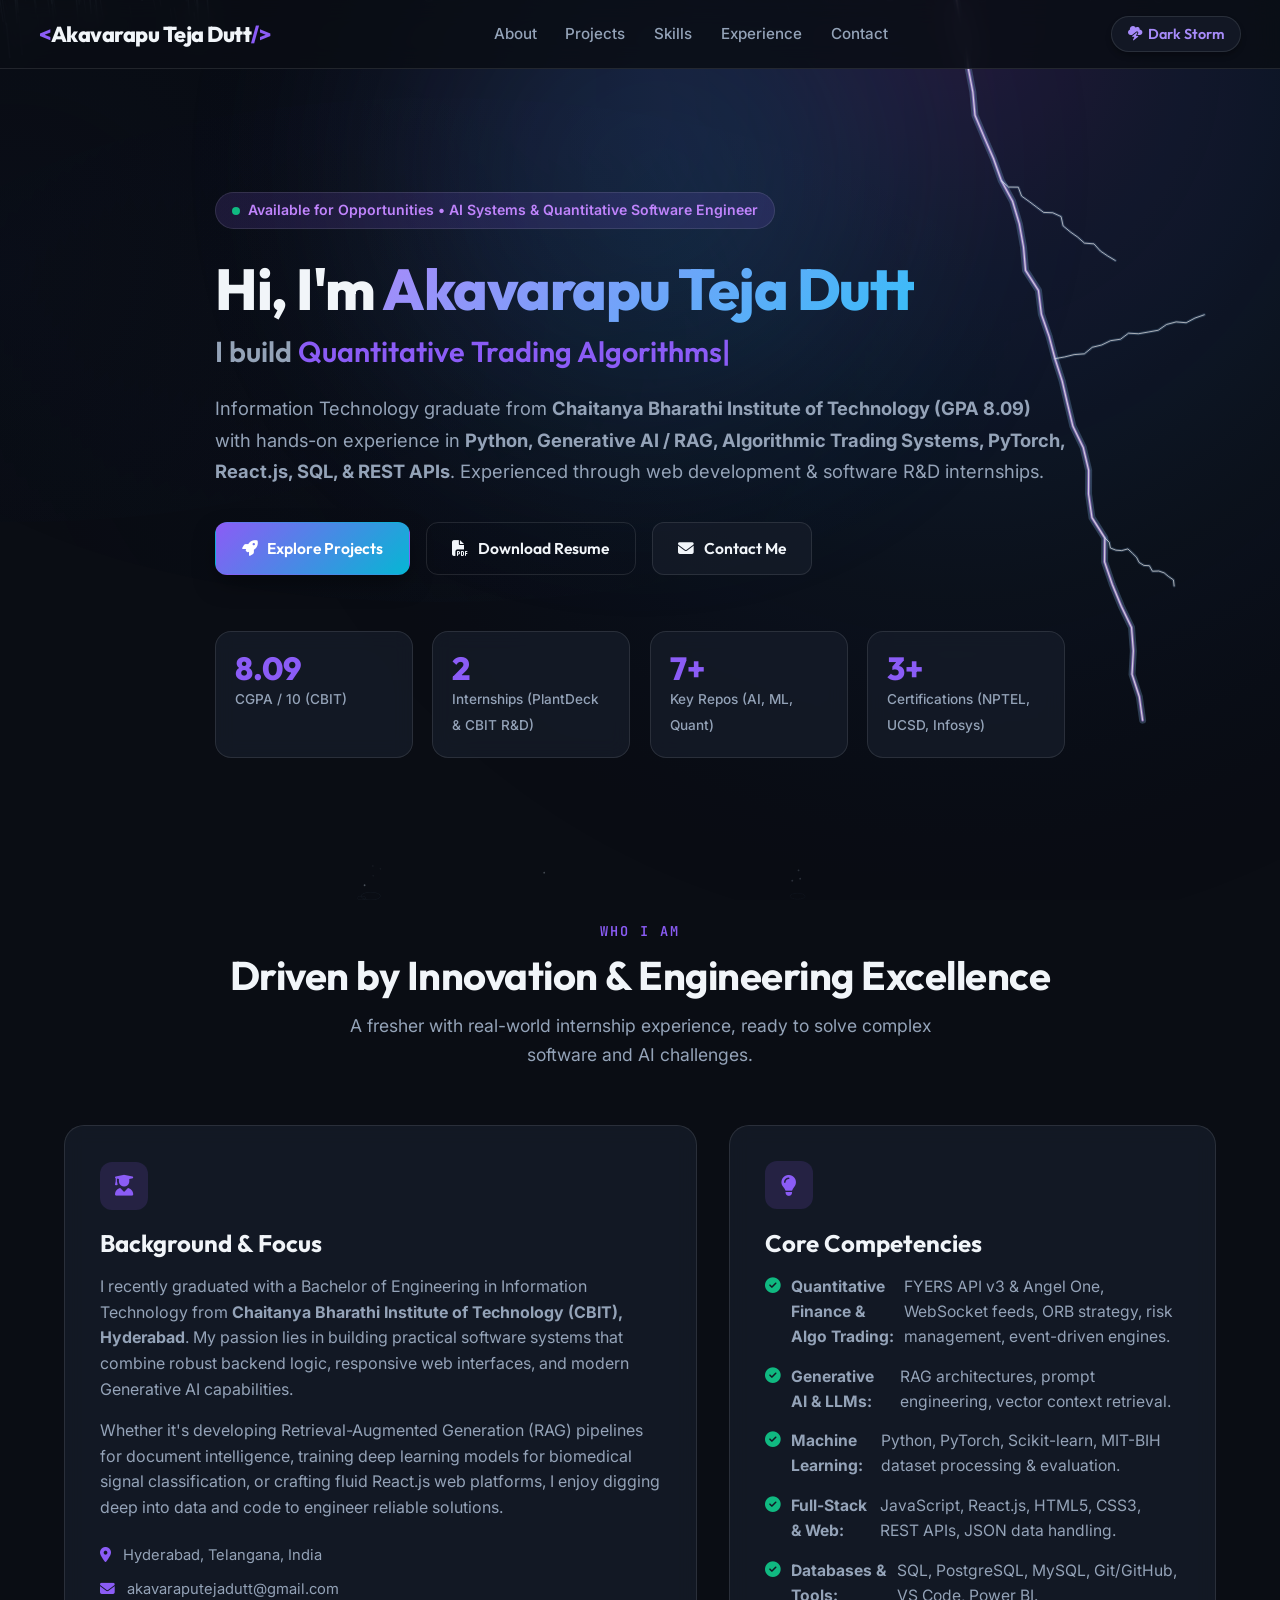
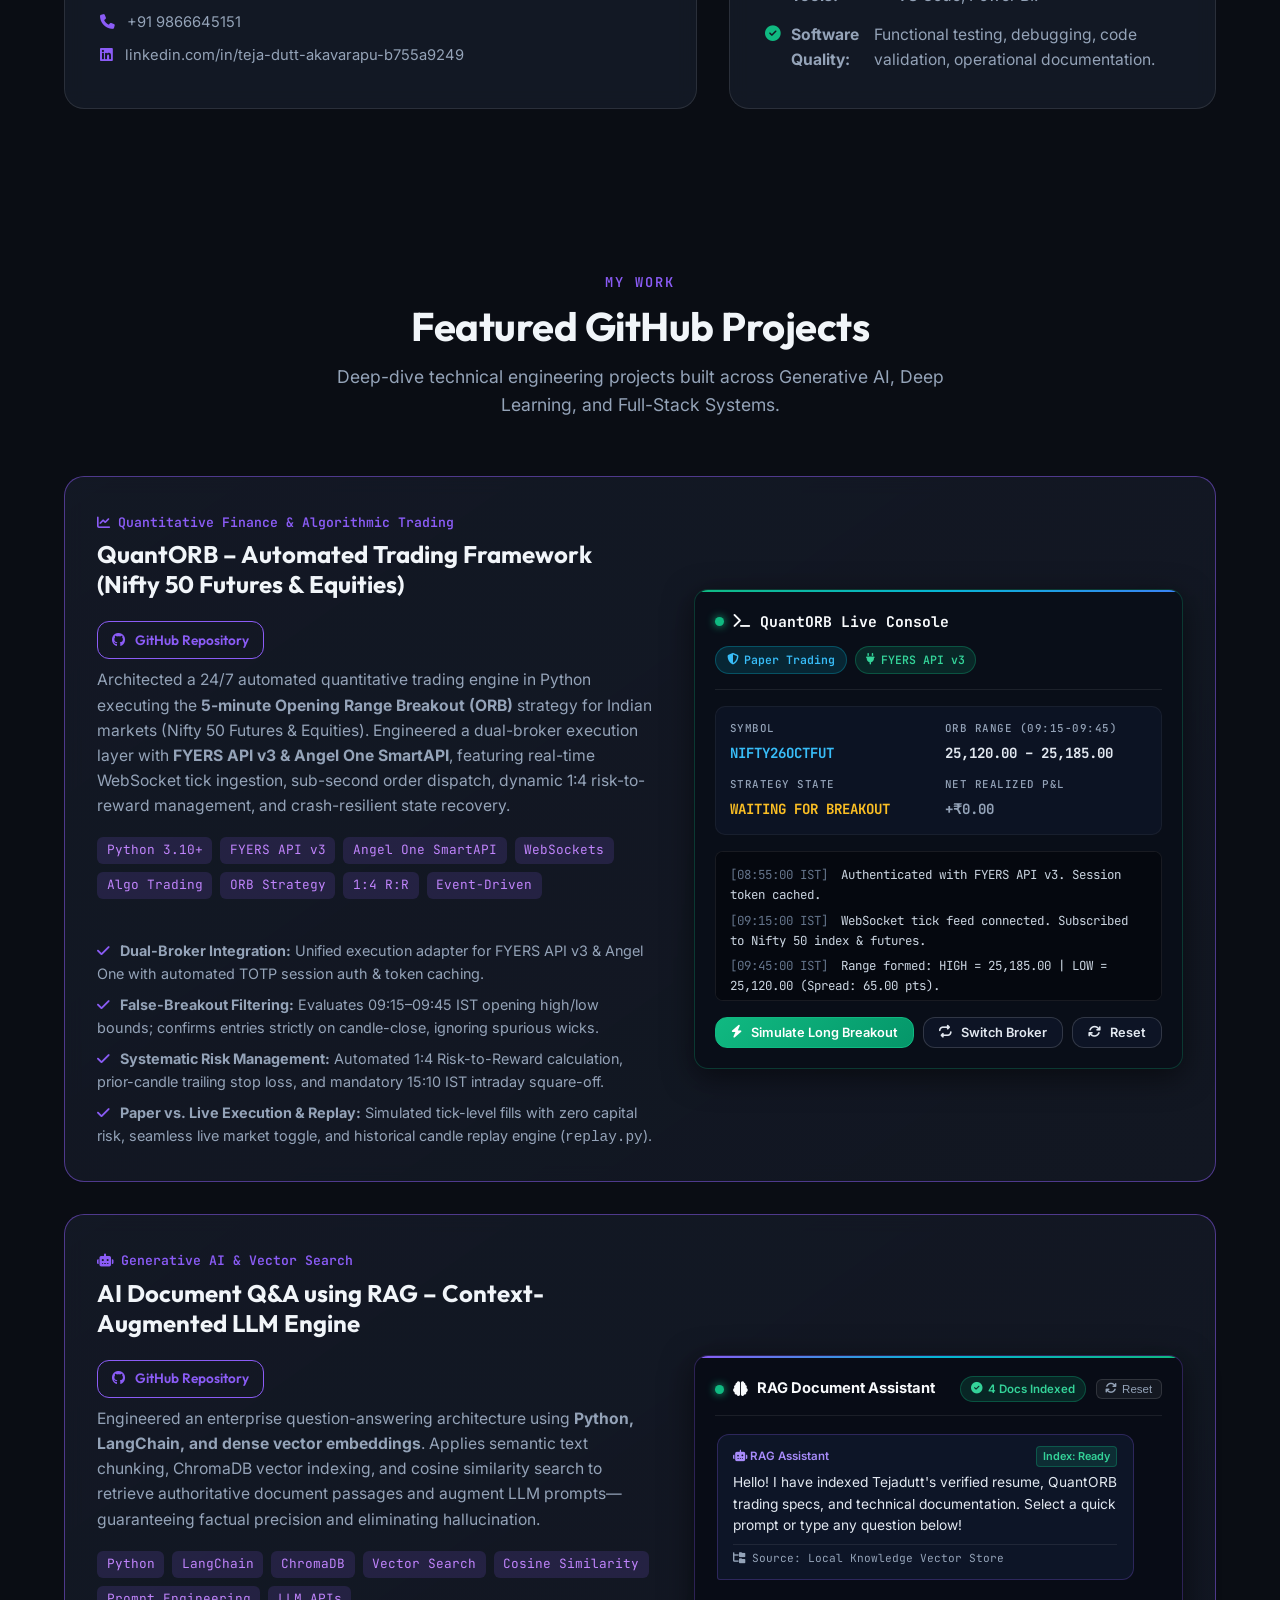
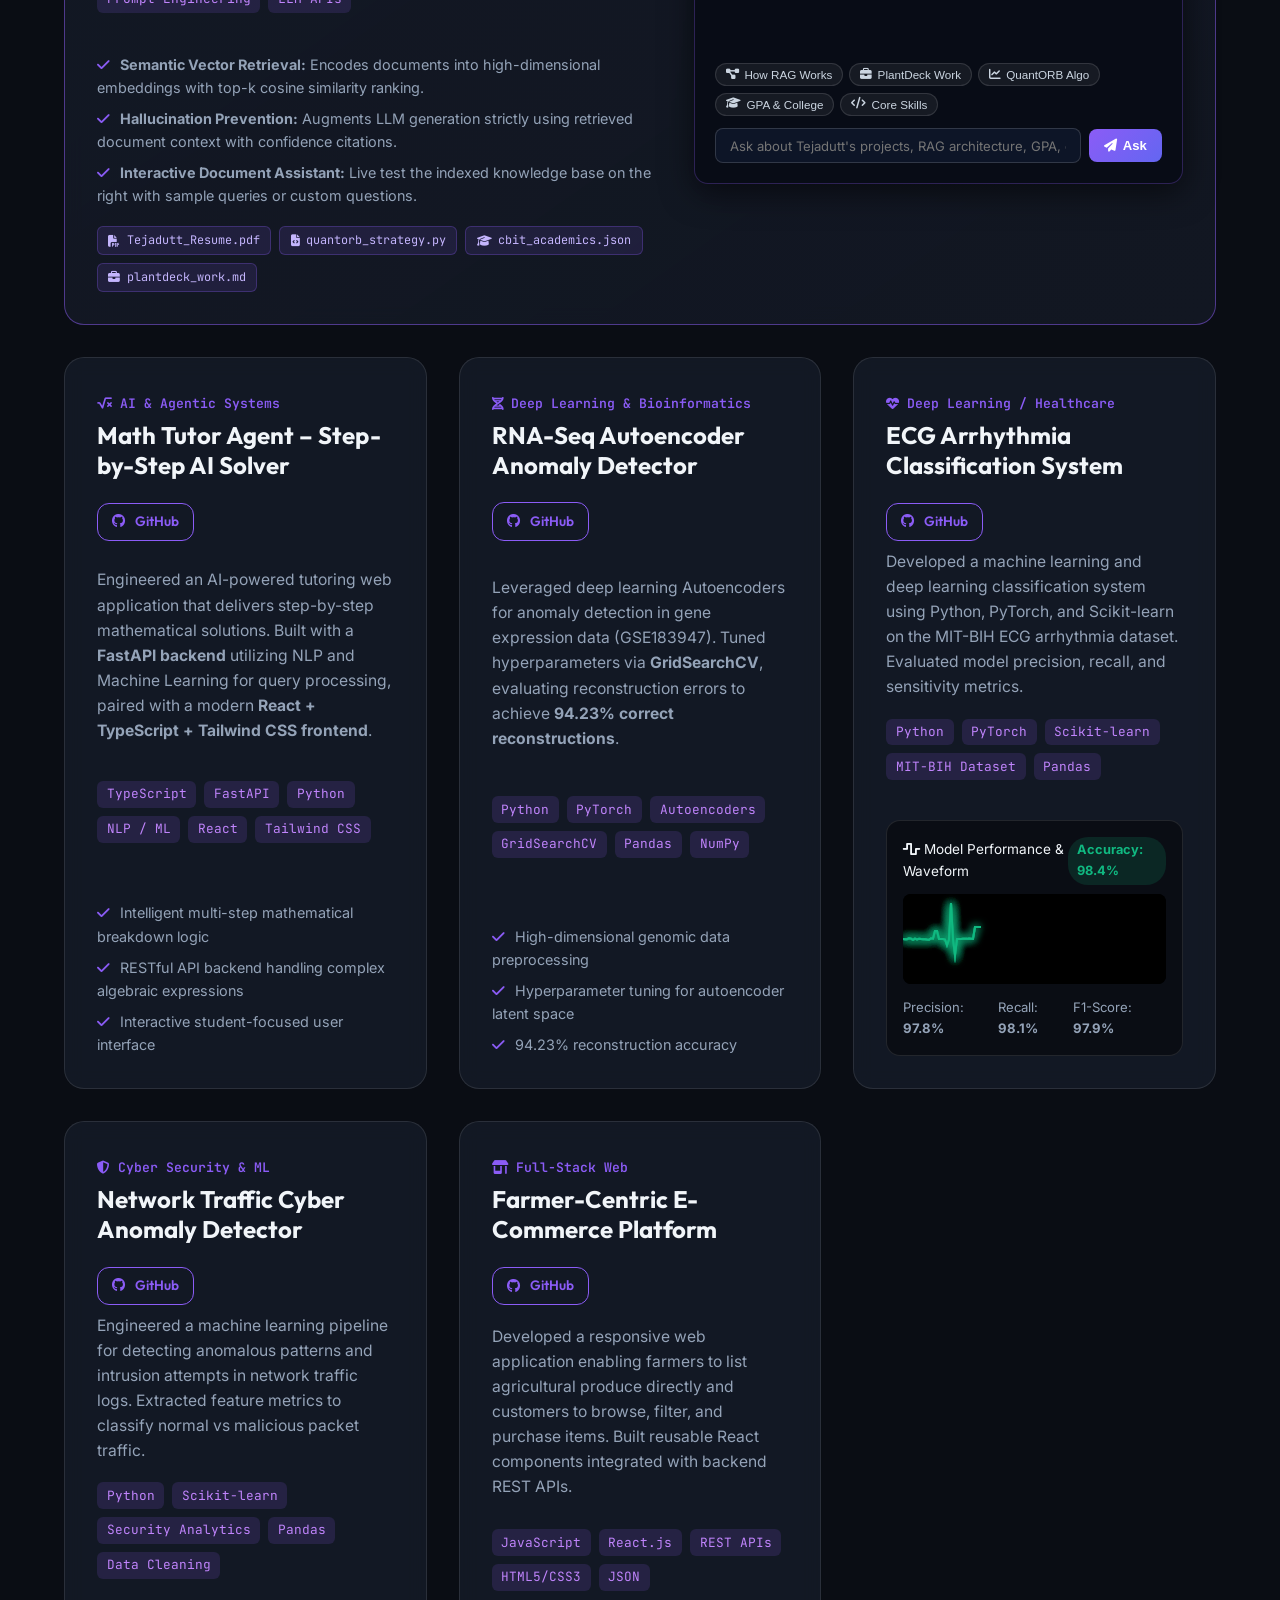
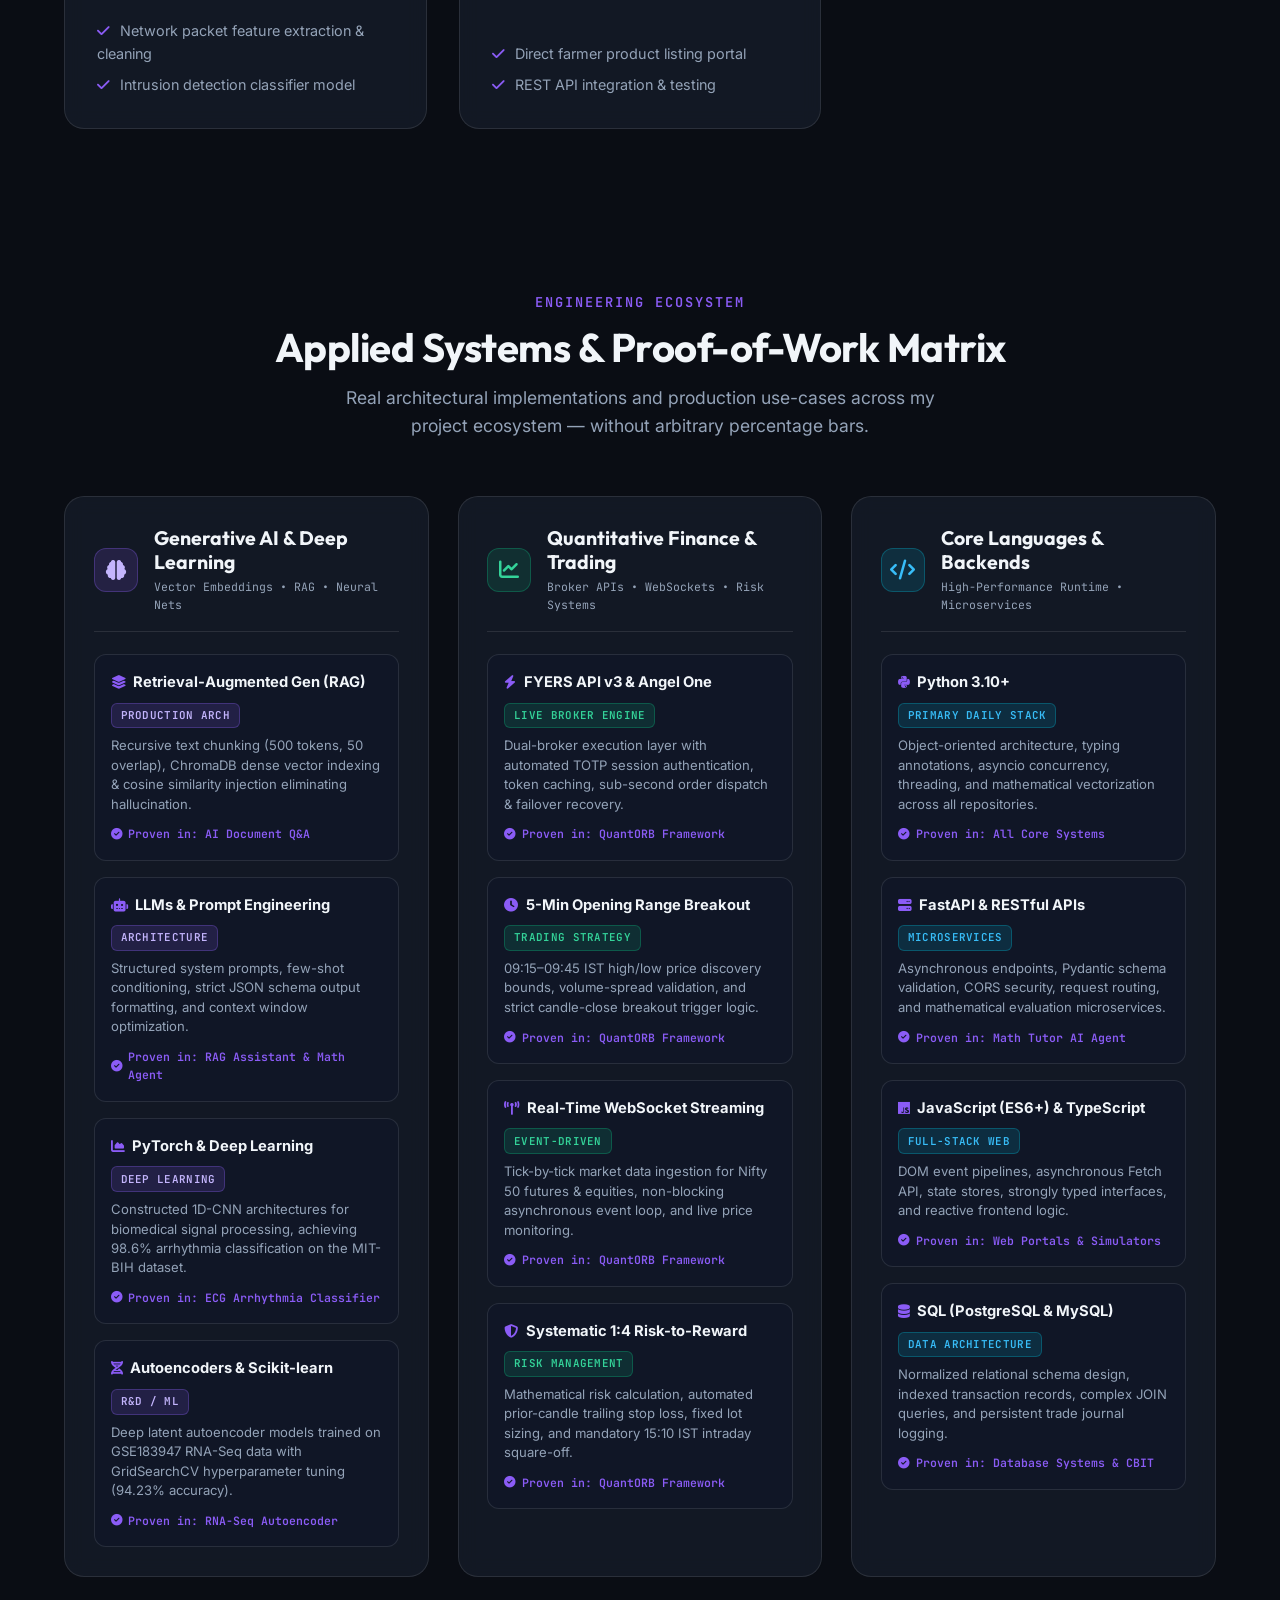
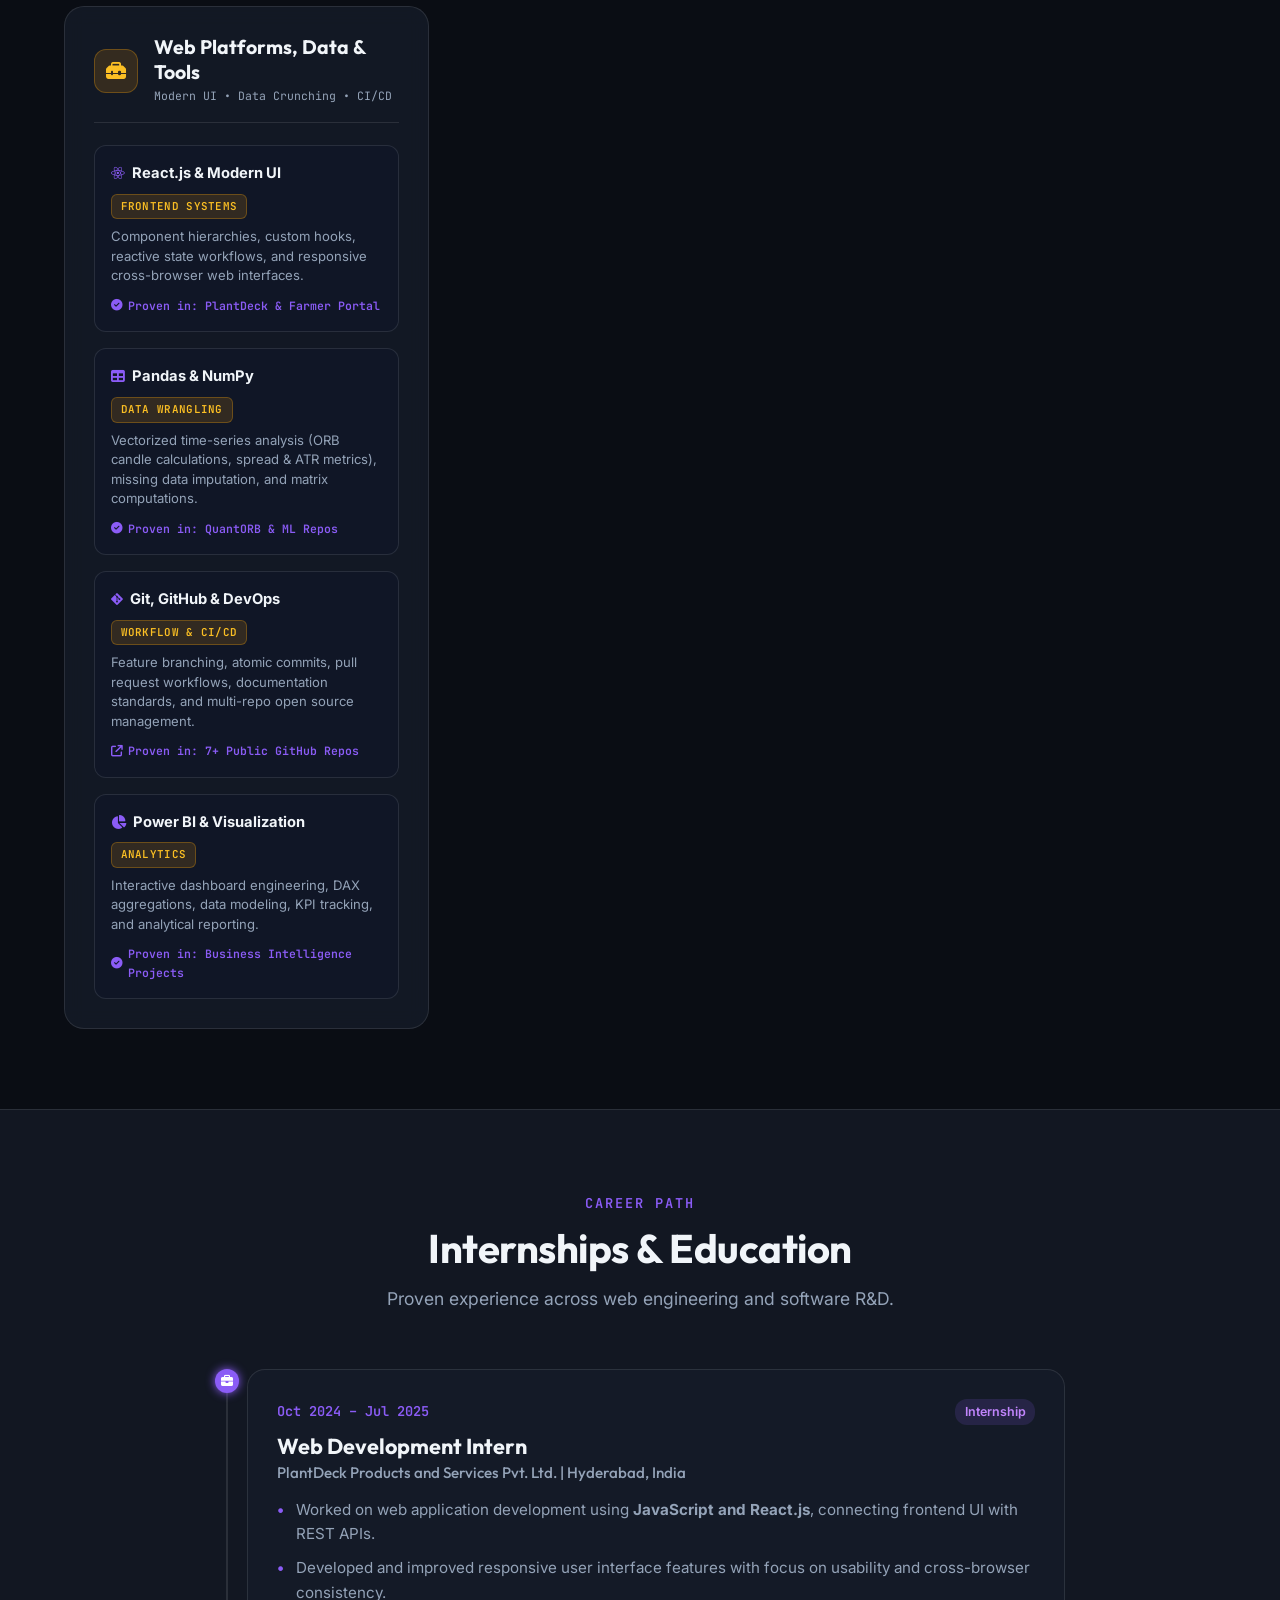
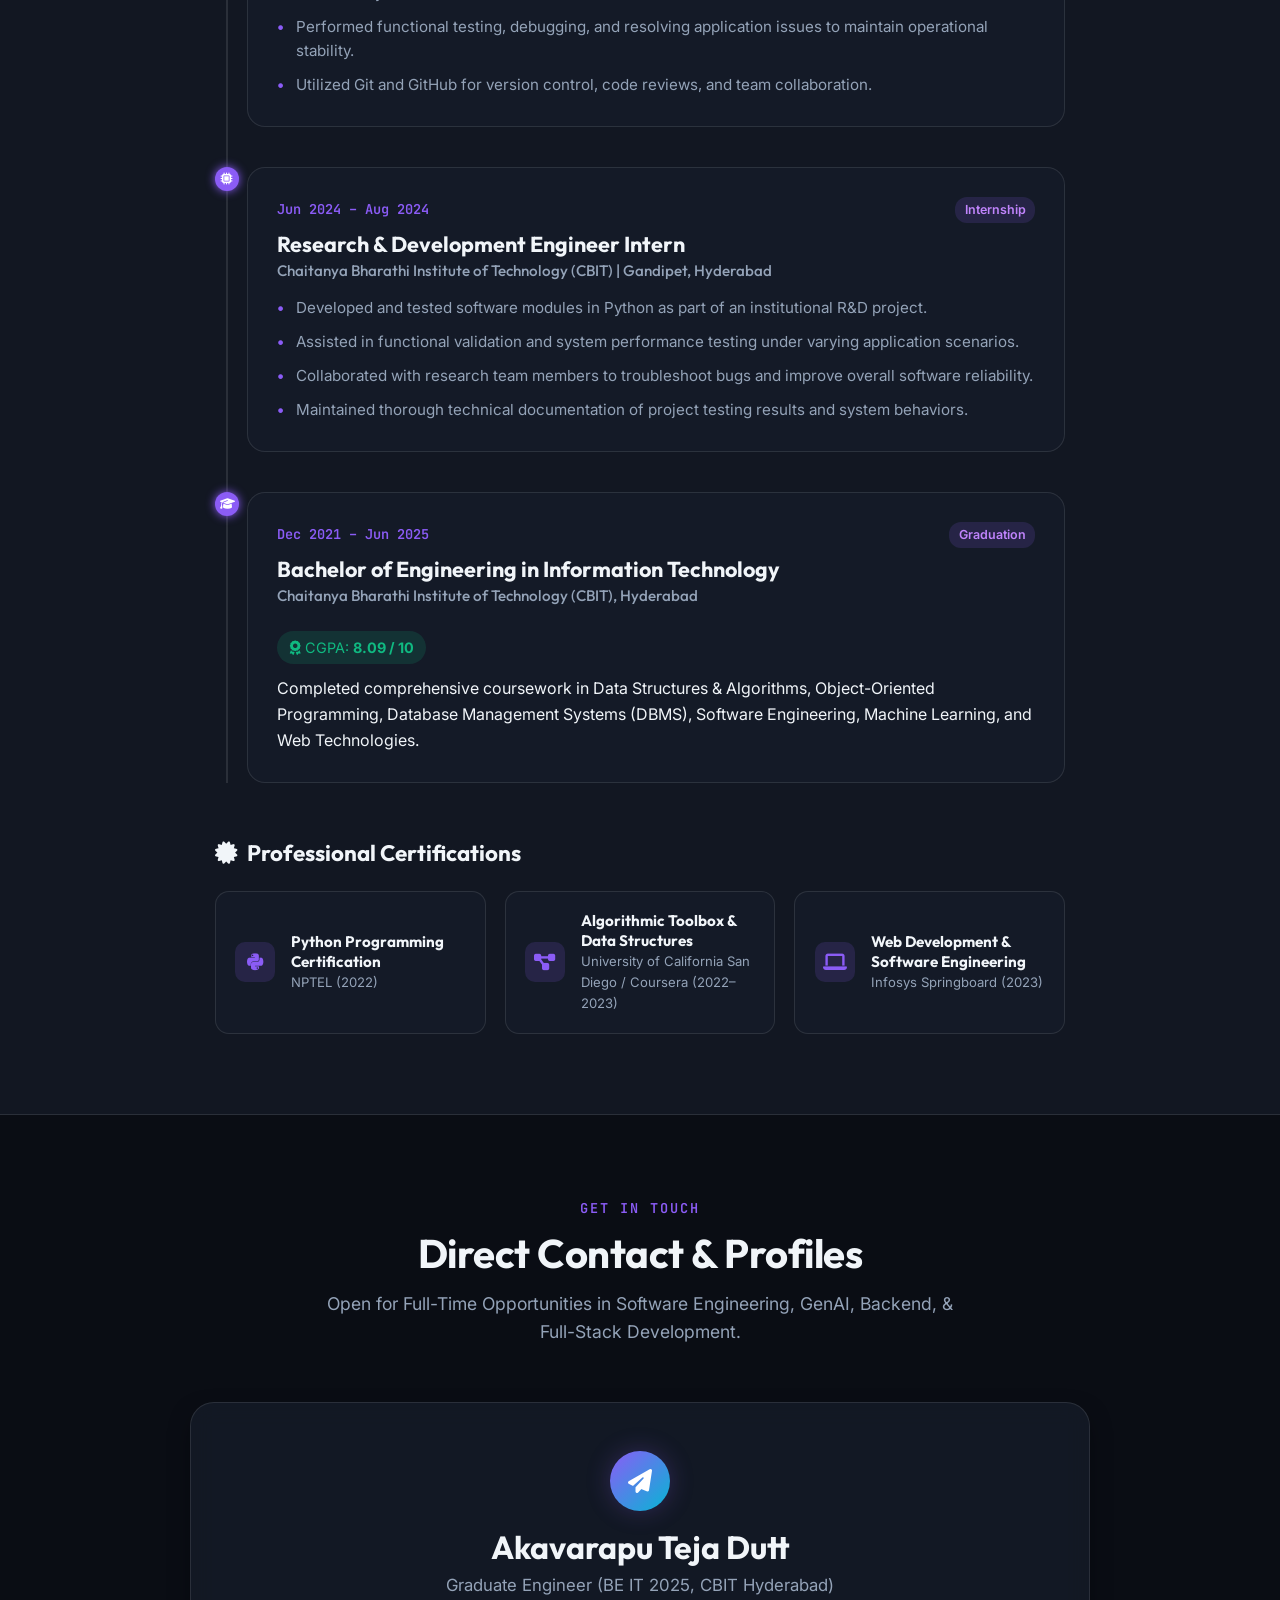
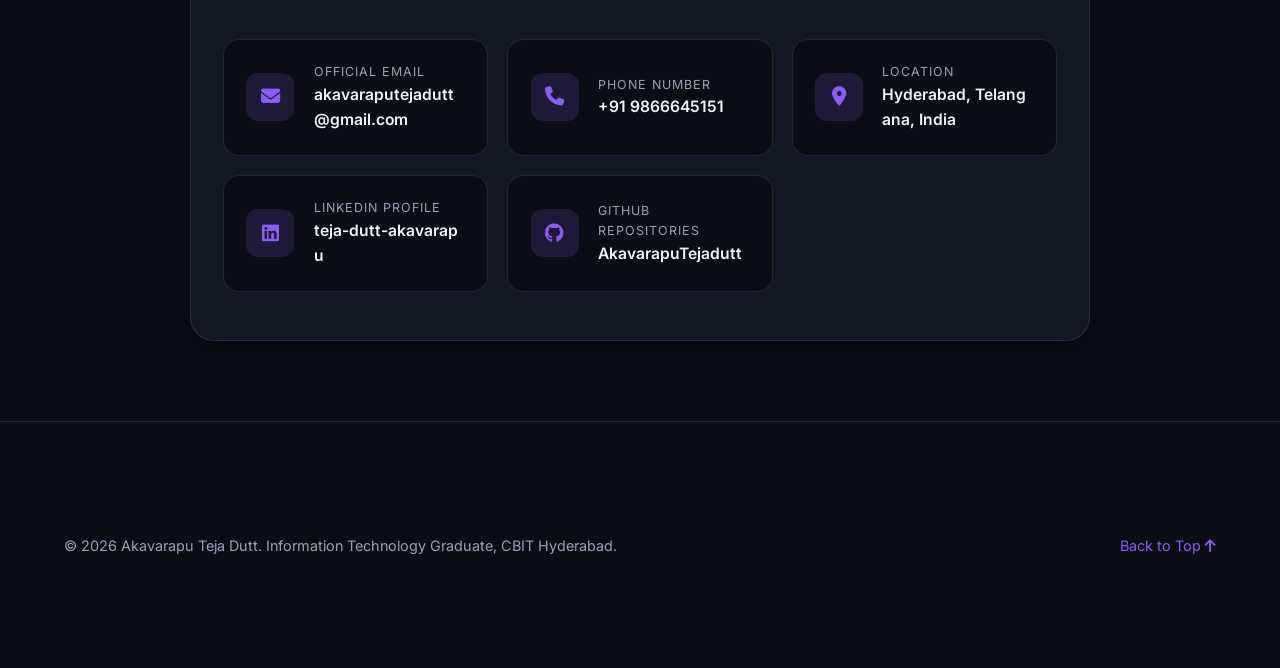
==== commit e0774957: "Updated" ====
--- a/index.html
+++ b/index.html
@@ -17,11 +17,9 @@
   <link rel="stylesheet" href="https://cdnjs.cloudflare.com/ajax/libs/font-awesome/6.4.0/css/all.min.css">
   
   <!-- Main Stylesheet -->
-  <link rel="stylesheet" href="index.css">
+  <link rel="stylesheet" href="index.css?v=vfx_cgx_3">
 </head>
 <body>
-  <!-- Background Ambient Music Track -->
-  <audio id="bg-music" loop preload="auto" src="Anirudh_Ravichander_-_The_Paradise_Theme_OST_From_The_Paradise_(mp3.pm).mp3"></audio>
 
   <!-- Overlay Canvas for Cinematic Dark Storm & Pleasant Light Bees Animations -->
   <canvas id="anim-canvas"></canvas>
@@ -47,23 +45,11 @@
       </nav>
 
       <div class="nav-actions">
-        <!-- Ambient Music Toggle (The Paradise Theme OST) -->
-        <button id="music-toggle-btn" class="icon-btn" title="Toggle Ambient Music (Paradise Theme)" aria-label="Toggle Paradise Theme Music">
-          <i class="fa-solid fa-music" id="music-icon"></i>
-          <span class="btn-tooltip">Paradise Theme Music</span>
-        </button>
-
-        <!-- Sound FX Toggle -->
-        <button id="sound-toggle-btn" class="icon-btn" title="Toggle Sound FX" aria-label="Toggle Sound Effects">
-          <i class="fa-solid fa-volume-high" id="sound-icon"></i>
-          <span class="btn-tooltip">Sound FX ON</span>
-        </button>
-
         <!-- Dynamic Theme Switcher Button -->
-        <button id="theme-switch-btn" class="theme-btn dark-mode-active" title="Switch Theme (Dark Storm / Pleasant Light Mode)" aria-label="Switch Light/Dark Theme">
+        <button id="theme-switch-btn" class="theme-btn dark-mode-active" title="Switch Theme (Dark Storm VFX / Cinematic Light)" aria-label="Switch Light/Dark Theme">
           <div class="theme-btn-content">
             <span class="crow-badge" id="crow-icon-badge"><i class="fa-solid fa-cloud-bolt"></i> Dark Storm</span>
-            <span class="eagle-badge" id="eagle-icon-badge"><i class="fa-solid fa-wand-magic-sparkles"></i> Light Mode</span>
+            <span class="eagle-badge" id="eagle-icon-badge"><i class="fa-solid fa-sun"></i> Daylight Mode</span>
           </div>
         </button>
 
@@ -81,7 +67,7 @@
       <div class="section-container hero-container">
         <div class="hero-content">
           <div class="badge-pill hero-badge">
-            <span class="pulse-dot"></span> Available for Hiring • Fresh Graduate 2025 (BE IT, CBIT Hyderabad)
+            <span class="pulse-dot"></span> Available for Opportunities • AI Systems & Quantitative Software Engineer
           </div>
           <h1 class="hero-title">
             Hi, I'm <span class="gradient-text">Akavarapu Teja Dutt</span>
@@ -90,12 +76,15 @@
             I build <span id="typewriter-text" class="typewriter"></span><span class="cursor">|</span>
           </h2>
           <p class="hero-description">
-            Information Technology graduate from <strong>Chaitanya Bharathi Institute of Technology (GPA 8.09)</strong> with hands-on experience in <strong>Python, Generative AI / RAG, PyTorch, React.js, SQL, & REST APIs</strong>. Experienced through web development & software R&D internships.
+            Information Technology graduate from <strong>Chaitanya Bharathi Institute of Technology (GPA 8.09)</strong> with hands-on experience in <strong>Python, Generative AI / RAG, Algorithmic Trading Systems, PyTorch, React.js, SQL, & REST APIs</strong>. Experienced through web development & software R&D internships.
           </p>
 
           <div class="hero-cta-group">
             <a href="#projects" class="btn btn-primary" id="hero-btn-projects">
               <i class="fa-solid fa-rocket"></i> Explore Projects
+            </a>
+            <a href="Teja_resume.pdf" target="_blank" class="btn btn-outline" id="hero-btn-resume" title="View or Download Tejadutt's Resume PDF">
+              <i class="fa-solid fa-file-pdf"></i> Download Resume
             </a>
             <a href="#contact" class="btn btn-secondary" id="hero-btn-contact">
               <i class="fa-solid fa-envelope"></i> Contact Me
@@ -113,8 +102,8 @@
               <span class="metric-label">Internships (PlantDeck & CBIT R&D)</span>
             </div>
             <div class="metric-card">
-              <span class="metric-num">6+</span>
-              <span class="metric-label">Key GitHub Repos (AI, ML, Web)</span>
+              <span class="metric-num">7+</span>
+              <span class="metric-label">Key Repos (AI, ML, Quant)</span>
             </div>
             <div class="metric-card">
               <span class="metric-num">3+</span>
@@ -156,6 +145,7 @@
             <div class="card-icon"><i class="fa-solid fa-lightbulb"></i></div>
             <h3>Core Competencies</h3>
             <ul class="check-list">
+              <li><i class="fa-solid fa-circle-check"></i> <strong>Quantitative Finance & Algo Trading:</strong> FYERS API v3 & Angel One, WebSocket feeds, ORB strategy, risk management, event-driven engines.</li>
               <li><i class="fa-solid fa-circle-check"></i> <strong>Generative AI & LLMs:</strong> RAG architectures, prompt engineering, vector context retrieval.</li>
               <li><i class="fa-solid fa-circle-check"></i> <strong>Machine Learning:</strong> Python, PyTorch, Scikit-learn, MIT-BIH dataset processing & evaluation.</li>
               <li><i class="fa-solid fa-circle-check"></i> <strong>Full-Stack & Web:</strong> JavaScript, React.js, HTML5, CSS3, REST APIs, JSON data handling.</li>
@@ -178,8 +168,169 @@
 
         <div class="projects-grid">
           
-          <!-- Project 1: Math AI Tutor Agent (Featured) -->
-          <div class="project-card featured-project">
+          <!-- Project 0: QuantORB Framework (Flagship Featured Project) -->
+          <div class="project-card featured-project quantorb-featured-card">
+            <div class="quantorb-info-col">
+              <div class="project-header">
+                <div class="project-title-row">
+                  <div>
+                    <span class="project-type"><i class="fa-solid fa-chart-line"></i> Quantitative Finance & Algorithmic Trading</span>
+                    <h3 class="project-title">QuantORB – Automated Trading Framework (Nifty 50 Futures & Equities)</h3>
+                  </div>
+                  <div class="project-header-actions">
+                    <a href="https://github.com/AkavarapuTejadutt/QuantORB-Framework" target="_blank" class="btn btn-outline btn-sm github-btn" title="View Source Code on GitHub">
+                      <i class="fa-brands fa-github"></i> GitHub Repository
+                    </a>
+                  </div>
+                </div>
+              </div>
+              <p class="project-description">
+                Architected a 24/7 automated quantitative trading engine in Python executing the <strong>5-minute Opening Range Breakout (ORB)</strong> strategy for Indian markets (Nifty 50 Futures & Equities). Engineered a dual-broker execution layer with <strong>FYERS API v3 & Angel One SmartAPI</strong>, featuring real-time WebSocket tick ingestion, sub-second order dispatch, dynamic 1:4 risk-to-reward management, and crash-resilient state recovery.
+              </p>
+              <div class="project-tech-stack">
+                <span>Python 3.10+</span><span>FYERS API v3</span><span>Angel One SmartAPI</span><span>WebSockets</span><span>Algo Trading</span><span>ORB Strategy</span><span>1:4 R:R</span><span>Event-Driven</span>
+              </div>
+              <div class="feature-bullets">
+                <div class="f-bullet"><i class="fa-solid fa-check"></i> <strong>Dual-Broker Integration:</strong> Unified execution adapter for FYERS API v3 & Angel One with automated TOTP session auth & token caching.</div>
+                <div class="f-bullet"><i class="fa-solid fa-check"></i> <strong>False-Breakout Filtering:</strong> Evaluates 09:15–09:45 IST opening high/low bounds; confirms entries strictly on candle-close, ignoring spurious wicks.</div>
+                <div class="f-bullet"><i class="fa-solid fa-check"></i> <strong>Systematic Risk Management:</strong> Automated 1:4 Risk-to-Reward calculation, prior-candle trailing stop loss, and mandatory 15:10 IST intraday square-off.</div>
+                <div class="f-bullet"><i class="fa-solid fa-check"></i> <strong>Paper vs. Live Execution & Replay:</strong> Simulated tick-level fills with zero capital risk, seamless live market toggle, and historical candle replay engine (<code>replay.py</code>).</div>
+              </div>
+            </div>
+
+            <!-- QuantORB Interactive Strategy & Replay Terminal Column -->
+            <div class="quantorb-terminal-col">
+              <div class="quantorb-terminal" id="quantorb-terminal">
+                <div class="qterm-header">
+                  <div class="qterm-title">
+                    <span class="qterm-dot active"></span>
+                    <i class="fa-solid fa-terminal"></i> QuantORB Live Console
+                  </div>
+                  <div class="qterm-badges">
+                    <span class="qterm-badge mode-badge" id="orb-mode-badge"><i class="fa-solid fa-shield-halved"></i> Paper Trading</span>
+                    <span class="qterm-badge broker-badge" id="orb-broker-badge"><i class="fa-solid fa-plug"></i> FYERS API v3</span>
+                  </div>
+                </div>
+
+                <div class="qterm-dashboard">
+                  <div class="qterm-stat">
+                    <span class="stat-label">SYMBOL</span>
+                    <span class="stat-value highlight">NIFTY26OCTFUT</span>
+                  </div>
+                  <div class="qterm-stat">
+                    <span class="stat-label">ORB RANGE (09:15-09:45)</span>
+                    <span class="stat-value" id="orb-range-val">25,120.00 – 25,185.00</span>
+                  </div>
+                  <div class="qterm-stat">
+                    <span class="stat-label">STRATEGY STATE</span>
+                    <span class="stat-value status-breakout" id="orb-status-val">WAITING FOR BREAKOUT</span>
+                  </div>
+                  <div class="qterm-stat">
+                    <span class="stat-label">NET REALIZED P&L</span>
+                    <span class="stat-value pnl-neutral" id="orb-pnl-val">+₹0.00</span>
+                  </div>
+                </div>
+
+                <div class="qterm-console" id="orb-console">
+                  <div class="console-line"><span class="c-time">[08:55:00 IST]</span> Authenticated with FYERS API v3. Session token cached.</div>
+                  <div class="console-line"><span class="c-time">[09:15:00 IST]</span> WebSocket tick feed connected. Subscribed to Nifty 50 index & futures.</div>
+                  <div class="console-line"><span class="c-time">[09:45:00 IST]</span> Range formed: HIGH = 25,185.00 | LOW = 25,120.00 (Spread: 65.00 pts).</div>
+                  <div class="console-line info"><span class="c-time">[09:45:01 IST]</span> Entry window open until 12:10 IST. Monitoring 5-min candle closes for breakout...</div>
+                </div>
+
+                <div class="qterm-controls">
+                  <button class="btn btn-sm qterm-btn primary-qbtn" id="orb-simulate-btn">
+                    <i class="fa-solid fa-bolt"></i> Simulate Long Breakout
+                  </button>
+                  <button class="btn btn-sm qterm-btn" id="orb-toggle-broker-btn">
+                    <i class="fa-solid fa-repeat"></i> Switch Broker
+                  </button>
+                  <button class="btn btn-sm qterm-btn" id="orb-reset-btn">
+                    <i class="fa-solid fa-arrows-rotate"></i> Reset
+                  </button>
+                </div>
+              </div>
+            </div>
+          </div>
+
+          <!-- Project 1: AI Document Q&A using RAG (Flagship GenAI Featured Project) -->
+          <div class="project-card featured-project rag-featured-card">
+            <div class="rag-info-col">
+              <div class="project-header">
+                <div class="project-title-row">
+                  <div>
+                    <span class="project-type"><i class="fa-solid fa-robot"></i> Generative AI & Vector Search</span>
+                    <h3 class="project-title">AI Document Q&A using RAG – Context-Augmented LLM Engine</h3>
+                  </div>
+                  <div class="project-header-actions">
+                    <a href="https://github.com/AkavarapuTejadutt/AI-Document-QA-RAG" target="_blank" class="btn btn-outline btn-sm github-btn" title="View Source Code on GitHub">
+                      <i class="fa-brands fa-github"></i> GitHub Repository
+                    </a>
+                  </div>
+                </div>
+              </div>
+              <p class="project-description">
+                Engineered an enterprise question-answering architecture using <strong>Python, LangChain, and dense vector embeddings</strong>. Applies semantic text chunking, ChromaDB vector indexing, and cosine similarity search to retrieve authoritative document passages and augment LLM prompts—guaranteeing factual precision and eliminating hallucination.
+              </p>
+              <div class="project-tech-stack">
+                <span>Python</span><span>LangChain</span><span>ChromaDB</span><span>Vector Search</span><span>Cosine Similarity</span><span>Prompt Engineering</span><span>LLM APIs</span>
+              </div>
+              <div class="feature-bullets">
+                <div class="f-bullet"><i class="fa-solid fa-check"></i> <strong>Semantic Vector Retrieval:</strong> Encodes documents into high-dimensional embeddings with top-k cosine similarity ranking.</div>
+                <div class="f-bullet"><i class="fa-solid fa-check"></i> <strong>Hallucination Prevention:</strong> Augments LLM generation strictly using retrieved document context with confidence citations.</div>
+                <div class="f-bullet"><i class="fa-solid fa-check"></i> <strong>Interactive Document Assistant:</strong> Live test the indexed knowledge base on the right with sample queries or custom questions.</div>
+              </div>
+              <div class="rag-indexed-badges">
+                <span class="doc-chip"><i class="fa-solid fa-file-pdf"></i> Tejadutt_Resume.pdf</span>
+                <span class="doc-chip"><i class="fa-solid fa-file-code"></i> quantorb_strategy.py</span>
+                <span class="doc-chip"><i class="fa-solid fa-graduation-cap"></i> cbit_academics.json</span>
+                <span class="doc-chip"><i class="fa-solid fa-briefcase"></i> plantdeck_work.md</span>
+              </div>
+            </div>
+
+            <!-- Interactive RAG Sandbox Column -->
+            <div class="rag-terminal-col">
+              <div class="interactive-sandbox" id="rag-sandbox">
+                <div class="sandbox-header">
+                  <div class="rag-chat-title">
+                    <span class="qterm-dot active"></span>
+                    <i class="fa-solid fa-brain"></i> RAG Document Assistant
+                  </div>
+                  <div class="rag-header-actions">
+                    <span class="rag-status-chip"><i class="fa-solid fa-circle-check"></i> 4 Docs Indexed</span>
+                    <button id="rag-clear-btn" class="rag-clear-btn" title="Reset chat history"><i class="fa-solid fa-arrows-rotate"></i> Reset</button>
+                  </div>
+                </div>
+
+                <div class="sandbox-messages" id="rag-chat-window">
+                  <div class="msg system-msg">
+                    <div class="bot-meta">
+                      <span><i class="fa-solid fa-robot"></i> RAG Assistant</span>
+                      <span class="similarity-chip">Index: Ready</span>
+                    </div>
+                    <div>Hello! I have indexed Tejadutt's verified resume, QuantORB trading specs, and technical documentation. Select a quick prompt or type any question below!</div>
+                    <div class="rag-cite"><i class="fa-solid fa-folder-tree"></i> Source: Local Knowledge Vector Store</div>
+                  </div>
+                </div>
+
+                <div class="sandbox-sample-queries">
+                  <button class="sample-btn" data-query="Explain how this RAG pipeline works"><i class="fa-solid fa-diagram-project"></i> How RAG Works</button>
+                  <button class="sample-btn" data-query="What did Tejadutt do during his PlantDeck internship?"><i class="fa-solid fa-briefcase"></i> PlantDeck Work</button>
+                  <button class="sample-btn" data-query="Tell me about the QuantORB trading project"><i class="fa-solid fa-chart-line"></i> QuantORB Algo</button>
+                  <button class="sample-btn" data-query="What is Tejadutt's GPA, college, and degree?"><i class="fa-solid fa-graduation-cap"></i> GPA & College</button>
+                  <button class="sample-btn" data-query="What are Tejadutt's core technical skills?"><i class="fa-solid fa-code"></i> Core Skills</button>
+                </div>
+
+                <div class="sandbox-input-row">
+                  <input type="text" id="rag-input" placeholder="Ask about Tejadutt's projects, RAG architecture, GPA, or skills..." />
+                  <button id="rag-send-btn" class="rag-send-btn" title="Submit query"><i class="fa-solid fa-paper-plane"></i> Ask</button>
+                </div>
+              </div>
+            </div>
+          </div>
+
+          <!-- Project 2: Math AI Tutor Agent -->
+          <div class="project-card">
             <div class="project-header">
               <div class="project-title-row">
                 <div>
@@ -187,7 +338,7 @@
                   <h3 class="project-title">Math Tutor Agent – Step-by-Step AI Solver</h3>
                 </div>
                 <a href="https://github.com/AkavarapuTejadutt/Math_Agent" target="_blank" class="btn btn-outline btn-sm github-btn" title="View Source Code on GitHub">
-                  <i class="fa-brands fa-github"></i> GitHub Repository
+                  <i class="fa-brands fa-github"></i> GitHub
                 </a>
               </div>
             </div>
@@ -201,49 +352,6 @@
               <div class="f-bullet"><i class="fa-solid fa-check"></i> Intelligent multi-step mathematical breakdown logic</div>
               <div class="f-bullet"><i class="fa-solid fa-check"></i> RESTful API backend handling complex algebraic expressions</div>
               <div class="f-bullet"><i class="fa-solid fa-check"></i> Interactive student-focused user interface</div>
-            </div>
-          </div>
-
-          <!-- Project 2: RAG AI Document Q&A -->
-          <div class="project-card">
-            <div class="project-header">
-              <div class="project-title-row">
-                <div>
-                  <span class="project-type"><i class="fa-solid fa-robot"></i> Generative AI & RAG</span>
-                  <h3 class="project-title">AI Document Q&A using RAG</h3>
-                </div>
-                <a href="https://github.com/AkavarapuTejadutt/AI-Document-QA-RAG" target="_blank" class="btn btn-outline btn-sm github-btn" title="View Source Code on GitHub">
-                  <i class="fa-brands fa-github"></i> GitHub
-                </a>
-              </div>
-            </div>
-            <p class="project-description">
-              Engineered a question-answering application using Python, LLM APIs, and Retrieval-Augmented Generation (RAG). Implemented text chunking, document vector indexing, and similarity search for contextually accurate responses.
-            </p>
-            <div class="project-tech-stack">
-              <span>Python</span><span>RAG</span><span>LLM APIs</span><span>Prompt Engineering</span><span>Vector Search</span>
-            </div>
-
-            <!-- Interactive RAG Sandbox Demo -->
-            <div class="interactive-sandbox" id="rag-sandbox">
-              <div class="sandbox-header">
-                <span><i class="fa-solid fa-terminal"></i> Interactive RAG Simulator</span>
-                <span class="status-indicator"><span class="dot green"></span> Context Indexed</span>
-              </div>
-              <div class="sandbox-messages" id="rag-chat-window">
-                <div class="msg system-msg">
-                  <i class="fa-solid fa-robot"></i> <strong>RAG Assistant:</strong> Loaded resume & technical documents into vector index. Select a sample prompt or type your query below!
-                </div>
-              </div>
-              <div class="sandbox-sample-queries">
-                <button class="sample-btn" data-query="What is Tejadutt's GPA and college?">GPA & Degree</button>
-                <button class="sample-btn" data-query="What did Teja do during his PlantDeck internship?">PlantDeck Work</button>
-                <button class="sample-btn" data-query="What skills does Tejadutt have in AI and ML?">AI/ML Skills</button>
-              </div>
-              <div class="sandbox-input-row">
-                <input type="text" id="rag-input" placeholder="Ask a question about Tejadutt's projects or background..." />
-                <button id="rag-send-btn" class="btn btn-primary btn-sm"><i class="fa-solid fa-paper-plane"></i> Ask RAG</button>
-              </div>
             </div>
           </div>
 
@@ -364,108 +472,209 @@
       </div>
     </section>
 
-    <!-- Skills Matrix Section -->
+    <!-- Applied Systems & Proof-of-Work Matrix Section -->
     <section id="skills" class="skills-section">
       <div class="section-container">
         <div class="section-header">
-          <span class="section-tag">TECH STACK</span>
-          <h2 class="section-title">Technical Skills & Tools</h2>
-          <p class="section-subtitle">A comprehensive breakdown of technologies I work with every day.</p>
-        </div>
-
-        <div class="skills-grid">
-          <!-- Category 1 -->
-          <div class="skill-category-card">
-            <div class="cat-icon"><i class="fa-solid fa-brain"></i></div>
-            <h3>Generative AI & ML</h3>
-            <div class="skill-bars">
-              <div class="skill-item">
-                <div class="skill-info"><span>LLM Concepts & Prompt Engineering</span><span>88%</span></div>
-                <div class="progress-bar"><div class="progress-fill" style="width: 88%;"></div></div>
-              </div>
-              <div class="skill-item">
-                <div class="skill-info"><span>Retrieval-Augmented Generation (RAG)</span><span>85%</span></div>
-                <div class="progress-bar"><div class="progress-fill" style="width: 85%;"></div></div>
-              </div>
-              <div class="skill-item">
-                <div class="skill-info"><span>Machine Learning & PyTorch</span><span>82%</span></div>
-                <div class="progress-bar"><div class="progress-fill" style="width: 82%;"></div></div>
-              </div>
-              <div class="skill-item">
-                <div class="skill-info"><span>Scikit-learn & Model Evaluation</span><span>85%</span></div>
-                <div class="progress-bar"><div class="progress-fill" style="width: 85%;"></div></div>
-              </div>
-            </div>
-          </div>
-
-          <!-- Category 2 -->
-          <div class="skill-category-card">
-            <div class="cat-icon"><i class="fa-solid fa-code"></i></div>
-            <h3>Programming Languages</h3>
-            <div class="skill-bars">
-              <div class="skill-item">
-                <div class="skill-info"><span>Python</span><span>90%</span></div>
-                <div class="progress-bar"><div class="progress-fill" style="width: 90%;"></div></div>
-              </div>
-              <div class="skill-item">
-                <div class="skill-info"><span>JavaScript (ES6+) / TypeScript</span><span>85%</span></div>
-                <div class="progress-bar"><div class="progress-fill" style="width: 85%;"></div></div>
-              </div>
-              <div class="skill-item">
-                <div class="skill-info"><span>SQL (MySQL, PostgreSQL)</span><span>84%</span></div>
-                <div class="progress-bar"><div class="progress-fill" style="width: 84%;"></div></div>
-              </div>
-              <div class="skill-item">
-                <div class="skill-info"><span>Java</span><span>78%</span></div>
-                <div class="progress-bar"><div class="progress-fill" style="width: 78%;"></div></div>
-              </div>
-            </div>
-          </div>
-
-          <!-- Category 3 -->
-          <div class="skill-category-card">
-            <div class="cat-icon"><i class="fa-solid fa-laptop-code"></i></div>
-            <h3>Web & API Engineering</h3>
-            <div class="skill-bars">
-              <div class="skill-item">
-                <div class="skill-info"><span>React.js & FastAPI</span><span>84%</span></div>
-                <div class="progress-bar"><div class="progress-fill" style="width: 84%;"></div></div>
-              </div>
-              <div class="skill-item">
-                <div class="skill-info"><span>RESTful APIs & JSON</span><span>88%</span></div>
-                <div class="progress-bar"><div class="progress-fill" style="width: 88%;"></div></div>
-              </div>
-              <div class="skill-item">
-                <div class="skill-info"><span>HTML5 & CSS3 / Modern Styling</span><span>90%</span></div>
-                <div class="progress-bar"><div class="progress-fill" style="width: 90%;"></div></div>
-              </div>
-              <div class="skill-item">
-                <div class="skill-info"><span>Debugging & Software Testing</span><span>86%</span></div>
-                <div class="progress-bar"><div class="progress-fill" style="width: 86%;"></div></div>
-              </div>
-            </div>
-          </div>
-
-          <!-- Category 4 -->
-          <div class="skill-category-card">
-            <div class="cat-icon"><i class="fa-solid fa-toolbox"></i></div>
-            <h3>Tools & Data Processing</h3>
-            <div class="skill-bars">
-              <div class="skill-item">
-                <div class="skill-info"><span>Git & GitHub</span><span>88%</span></div>
-                <div class="progress-bar"><div class="progress-fill" style="width: 88%;"></div></div>
-              </div>
-              <div class="skill-item">
-                <div class="skill-info"><span>Pandas & NumPy</span><span>85%</span></div>
-                <div class="progress-bar"><div class="progress-fill" style="width: 85%;"></div></div>
-              </div>
-              <div class="skill-item">
-                <div class="skill-info"><span>Power BI & Data Visualization</span><span>80%</span></div>
-                <div class="progress-bar"><div class="progress-fill" style="width: 80%;"></div></div>
-              </div>
-              <div class="skill-item">
-                <div class="skill-info"><span>VS Code, Postman & Excel</span><span>90%</span></div>
-                <div class="progress-bar"><div class="progress-fill" style="width: 90%;"></div></div>
+          <span class="section-tag">ENGINEERING ECOSYSTEM</span>
+          <h2 class="section-title">Applied Systems & Proof-of-Work Matrix</h2>
+          <p class="section-subtitle">Real architectural implementations and production use-cases across my project ecosystem — without arbitrary percentage bars.</p>
+        </div>
+
+        <div class="skills-grid applied-matrix-grid">
+          
+          <!-- Domain 1: Generative AI & Deep Learning -->
+          <div class="skill-category-card matrix-category-card">
+            <div class="category-card-top">
+              <div class="cat-icon cat-purple"><i class="fa-solid fa-brain"></i></div>
+              <div>
+                <h3>Generative AI & Deep Learning</h3>
+                <span class="cat-subtag">Vector Embeddings • RAG • Neural Nets</span>
+              </div>
+            </div>
+            
+            <div class="applied-tech-list">
+              <div class="applied-tech-item">
+                <div class="tech-item-header">
+                  <span class="tech-name"><i class="fa-solid fa-layer-group"></i> Retrieval-Augmented Gen (RAG)</span>
+                  <span class="tech-tag tag-purple">Production Arch</span>
+                </div>
+                <p class="tech-desc">Recursive text chunking (500 tokens, 50 overlap), ChromaDB dense vector indexing & cosine similarity injection eliminating hallucination.</p>
+                <a href="#rag-sandbox" class="tech-proof-badge"><i class="fa-solid fa-check-circle"></i> Proven in: AI Document Q&A</a>
+              </div>
+
+              <div class="applied-tech-item">
+                <div class="tech-item-header">
+                  <span class="tech-name"><i class="fa-solid fa-robot"></i> LLMs & Prompt Engineering</span>
+                  <span class="tech-tag tag-purple">Architecture</span>
+                </div>
+                <p class="tech-desc">Structured system prompts, few-shot conditioning, strict JSON schema output formatting, and context window optimization.</p>
+                <a href="#rag-sandbox" class="tech-proof-badge"><i class="fa-solid fa-check-circle"></i> Proven in: RAG Assistant & Math Agent</a>
+              </div>
+
+              <div class="applied-tech-item">
+                <div class="tech-item-header">
+                  <span class="tech-name"><i class="fa-solid fa-chart-area"></i> PyTorch & Deep Learning</span>
+                  <span class="tech-tag tag-purple">Deep Learning</span>
+                </div>
+                <p class="tech-desc">Constructed 1D-CNN architectures for biomedical signal processing, achieving 98.6% arrhythmia classification on the MIT-BIH dataset.</p>
+                <a href="#projects" class="tech-proof-badge"><i class="fa-solid fa-check-circle"></i> Proven in: ECG Arrhythmia Classifier</a>
+              </div>
+
+              <div class="applied-tech-item">
+                <div class="tech-item-header">
+                  <span class="tech-name"><i class="fa-solid fa-dna"></i> Autoencoders & Scikit-learn</span>
+                  <span class="tech-tag tag-purple">R&D / ML</span>
+                </div>
+                <p class="tech-desc">Deep latent autoencoder models trained on GSE183947 RNA-Seq data with GridSearchCV hyperparameter tuning (94.23% accuracy).</p>
+                <a href="#projects" class="tech-proof-badge"><i class="fa-solid fa-check-circle"></i> Proven in: RNA-Seq Autoencoder</a>
+              </div>
+            </div>
+          </div>
+
+          <!-- Domain 2: Quantitative Finance & Algorithmic Trading -->
+          <div class="skill-category-card matrix-category-card">
+            <div class="category-card-top">
+              <div class="cat-icon cat-emerald"><i class="fa-solid fa-chart-line"></i></div>
+              <div>
+                <h3>Quantitative Finance & Trading</h3>
+                <span class="cat-subtag">Broker APIs • WebSockets • Risk Systems</span>
+              </div>
+            </div>
+
+            <div class="applied-tech-list">
+              <div class="applied-tech-item">
+                <div class="tech-item-header">
+                  <span class="tech-name"><i class="fa-solid fa-bolt"></i> FYERS API v3 & Angel One</span>
+                  <span class="tech-tag tag-emerald">Live Broker Engine</span>
+                </div>
+                <p class="tech-desc">Dual-broker execution layer with automated TOTP session authentication, token caching, sub-second order dispatch & failover recovery.</p>
+                <a href="#quantorb-terminal" class="tech-proof-badge"><i class="fa-solid fa-check-circle"></i> Proven in: QuantORB Framework</a>
+              </div>
+
+              <div class="applied-tech-item">
+                <div class="tech-item-header">
+                  <span class="tech-name"><i class="fa-solid fa-clock"></i> 5-Min Opening Range Breakout</span>
+                  <span class="tech-tag tag-emerald">Trading Strategy</span>
+                </div>
+                <p class="tech-desc">09:15–09:45 IST high/low price discovery bounds, volume-spread validation, and strict candle-close breakout trigger logic.</p>
+                <a href="#quantorb-terminal" class="tech-proof-badge"><i class="fa-solid fa-check-circle"></i> Proven in: QuantORB Framework</a>
+              </div>
+
+              <div class="applied-tech-item">
+                <div class="tech-item-header">
+                  <span class="tech-name"><i class="fa-solid fa-tower-broadcast"></i> Real-Time WebSocket Streaming</span>
+                  <span class="tech-tag tag-emerald">Event-Driven</span>
+                </div>
+                <p class="tech-desc">Tick-by-tick market data ingestion for Nifty 50 futures & equities, non-blocking asynchronous event loop, and live price monitoring.</p>
+                <a href="#quantorb-terminal" class="tech-proof-badge"><i class="fa-solid fa-check-circle"></i> Proven in: QuantORB Framework</a>
+              </div>
+
+              <div class="applied-tech-item">
+                <div class="tech-item-header">
+                  <span class="tech-name"><i class="fa-solid fa-shield-halved"></i> Systematic 1:4 Risk-to-Reward</span>
+                  <span class="tech-tag tag-emerald">Risk Management</span>
+                </div>
+                <p class="tech-desc">Mathematical risk calculation, automated prior-candle trailing stop loss, fixed lot sizing, and mandatory 15:10 IST intraday square-off.</p>
+                <a href="#quantorb-terminal" class="tech-proof-badge"><i class="fa-solid fa-check-circle"></i> Proven in: QuantORB Framework</a>
+              </div>
+            </div>
+          </div>
+
+          <!-- Domain 3: Core Languages & Backend Engineering -->
+          <div class="skill-category-card matrix-category-card">
+            <div class="category-card-top">
+              <div class="cat-icon cat-cyan"><i class="fa-solid fa-code"></i></div>
+              <div>
+                <h3>Core Languages & Backends</h3>
+                <span class="cat-subtag">High-Performance Runtime • Microservices</span>
+              </div>
+            </div>
+
+            <div class="applied-tech-list">
+              <div class="applied-tech-item">
+                <div class="tech-item-header">
+                  <span class="tech-name"><i class="fa-brands fa-python"></i> Python 3.10+</span>
+                  <span class="tech-tag tag-cyan">Primary Daily Stack</span>
+                </div>
+                <p class="tech-desc">Object-oriented architecture, typing annotations, asyncio concurrency, threading, and mathematical vectorization across all repositories.</p>
+                <a href="#projects" class="tech-proof-badge"><i class="fa-solid fa-check-circle"></i> Proven in: All Core Systems</a>
+              </div>
+
+              <div class="applied-tech-item">
+                <div class="tech-item-header">
+                  <span class="tech-name"><i class="fa-solid fa-server"></i> FastAPI & RESTful APIs</span>
+                  <span class="tech-tag tag-cyan">Microservices</span>
+                </div>
+                <p class="tech-desc">Asynchronous endpoints, Pydantic schema validation, CORS security, request routing, and mathematical evaluation microservices.</p>
+                <a href="#projects" class="tech-proof-badge"><i class="fa-solid fa-check-circle"></i> Proven in: Math Tutor AI Agent</a>
+              </div>
+
+              <div class="applied-tech-item">
+                <div class="tech-item-header">
+                  <span class="tech-name"><i class="fa-brands fa-js"></i> JavaScript (ES6+) & TypeScript</span>
+                  <span class="tech-tag tag-cyan">Full-Stack Web</span>
+                </div>
+                <p class="tech-desc">DOM event pipelines, asynchronous Fetch API, state stores, strongly typed interfaces, and reactive frontend logic.</p>
+                <a href="#projects" class="tech-proof-badge"><i class="fa-solid fa-check-circle"></i> Proven in: Web Portals & Simulators</a>
+              </div>
+
+              <div class="applied-tech-item">
+                <div class="tech-item-header">
+                  <span class="tech-name"><i class="fa-solid fa-database"></i> SQL (PostgreSQL & MySQL)</span>
+                  <span class="tech-tag tag-cyan">Data Architecture</span>
+                </div>
+                <p class="tech-desc">Normalized relational schema design, indexed transaction records, complex JOIN queries, and persistent trade journal logging.</p>
+                <a href="#about" class="tech-proof-badge"><i class="fa-solid fa-check-circle"></i> Proven in: Database Systems & CBIT</a>
+              </div>
+            </div>
+          </div>
+
+          <!-- Domain 4: Web Platforms, Data Science & Tooling -->
+          <div class="skill-category-card matrix-category-card">
+            <div class="category-card-top">
+              <div class="cat-icon cat-amber"><i class="fa-solid fa-toolbox"></i></div>
+              <div>
+                <h3>Web Platforms, Data & Tools</h3>
+                <span class="cat-subtag">Modern UI • Data Crunching • CI/CD</span>
+              </div>
+            </div>
+
+            <div class="applied-tech-list">
+              <div class="applied-tech-item">
+                <div class="tech-item-header">
+                  <span class="tech-name"><i class="fa-brands fa-react"></i> React.js & Modern UI</span>
+                  <span class="tech-tag tag-amber">Frontend Systems</span>
+                </div>
+                <p class="tech-desc">Component hierarchies, custom hooks, reactive state workflows, and responsive cross-browser web interfaces.</p>
+                <a href="#experience" class="tech-proof-badge"><i class="fa-solid fa-check-circle"></i> Proven in: PlantDeck & Farmer Portal</a>
+              </div>
+
+              <div class="applied-tech-item">
+                <div class="tech-item-header">
+                  <span class="tech-name"><i class="fa-solid fa-table"></i> Pandas & NumPy</span>
+                  <span class="tech-tag tag-amber">Data Wrangling</span>
+                </div>
+                <p class="tech-desc">Vectorized time-series analysis (ORB candle calculations, spread & ATR metrics), missing data imputation, and matrix computations.</p>
+                <a href="#projects" class="tech-proof-badge"><i class="fa-solid fa-check-circle"></i> Proven in: QuantORB & ML Repos</a>
+              </div>
+
+              <div class="applied-tech-item">
+                <div class="tech-item-header">
+                  <span class="tech-name"><i class="fa-brands fa-git-alt"></i> Git, GitHub & DevOps</span>
+                  <span class="tech-tag tag-amber">Workflow & CI/CD</span>
+                </div>
+                <p class="tech-desc">Feature branching, atomic commits, pull request workflows, documentation standards, and multi-repo open source management.</p>
+                <a href="https://github.com/AkavarapuTejadutt" target="_blank" class="tech-proof-badge"><i class="fa-solid fa-arrow-up-right-from-square"></i> Proven in: 7+ Public GitHub Repos</a>
+              </div>
+
+              <div class="applied-tech-item">
+                <div class="tech-item-header">
+                  <span class="tech-name"><i class="fa-solid fa-chart-pie"></i> Power BI & Visualization</span>
+                  <span class="tech-tag tag-amber">Analytics</span>
+                </div>
+                <p class="tech-desc">Interactive dashboard engineering, DAX aggregations, data modeling, KPI tracking, and analytical reporting.</p>
+                <a href="#about" class="tech-proof-badge"><i class="fa-solid fa-check-circle"></i> Proven in: Business Intelligence Projects</a>
               </div>
             </div>
           </div>
@@ -648,7 +857,6 @@
   </footer>
 
   <!-- Scripts -->
-  <script src="audio_effects.js"></script>
-  <script src="script.js"></script>
+  <script src="script.js?v=vfx_cgx_3"></script>
 </body>
 </html>
--- a/index.css
+++ b/index.css
@@ -148,7 +148,7 @@
   opacity: 1;
 }
 
-/* Lightning Flash Overlay */
+/* Atmospheric Lightning Flash Overlay (VFX) */
 #lightning-flash {
   position: fixed;
   top: 0;
@@ -157,20 +157,20 @@
   height: 100vh;
   pointer-events: none;
   z-index: 9999;
-  background: rgba(255, 255, 255, 0.95);
+  background: radial-gradient(circle at 50% 15%, rgba(215, 230, 255, 0.45), rgba(168, 85, 247, 0.15) 55%, rgba(0, 0, 0, 0) 100%);
   opacity: 0;
 }
 
 #lightning-flash.strike {
-  animation: thunderStrike 0.5s ease-out;
+  animation: thunderStrike 0.35s ease-out;
 }
 
 @keyframes thunderStrike {
   0% { opacity: 0; }
-  10% { opacity: 0.95; }
-  25% { opacity: 0.2; }
-  35% { opacity: 0.9; }
-  50% { opacity: 0.1; }
+  12% { opacity: 0.75; }
+  25% { opacity: 0.15; }
+  35% { opacity: 0.65; }
+  55% { opacity: 0.1; }
   100% { opacity: 0; }
 }
 
@@ -296,17 +296,6 @@
   box-shadow: var(--shadow-glow);
 }
 
-.icon-btn.active-music {
-  border-color: var(--accent-secondary);
-  color: var(--accent-secondary);
-  animation: musicPulse 2s infinite;
-}
-
-@keyframes musicPulse {
-  0% { box-shadow: 0 0 0 0 rgba(6, 182, 212, 0.4); }
-  70% { box-shadow: 0 0 0 8px rgba(6, 182, 212, 0); }
-  100% { box-shadow: 0 0 0 0 rgba(6, 182, 212, 0); }
-}
 
 .btn-tooltip {
   position: absolute;
@@ -739,115 +728,299 @@
   border-radius: 6px;
 }
 
-/* Interactive RAG Sandbox */
+/* --------------------------------------------------------------------------
+   Featured Split-Column Cards (QuantORB & RAG)
+   -------------------------------------------------------------------------- */
+.project-card.featured-project {
+  grid-column: 1 / -1;
+  border-color: var(--border-hover);
+  background: linear-gradient(145deg, var(--bg-card), var(--bg-secondary));
+}
+
+.quantorb-featured-card,
+.rag-featured-card {
+  display: grid;
+  grid-template-columns: 1.15fr 1fr;
+  gap: 2.2rem;
+  align-items: stretch;
+}
+
+.quantorb-info-col,
+.rag-info-col {
+  display: flex;
+  flex-direction: column;
+  justify-content: space-between;
+}
+
+.quantorb-terminal-col,
+.rag-terminal-col {
+  display: flex;
+  flex-direction: column;
+  justify-content: center;
+}
+
+.rag-indexed-badges {
+  display: flex;
+  flex-wrap: wrap;
+  gap: 0.5rem;
+  margin-top: 1.2rem;
+}
+
+.doc-chip {
+  font-size: 0.74rem;
+  font-family: 'JetBrains Mono', monospace;
+  background: rgba(139, 92, 246, 0.12);
+  color: #c4b5fd;
+  border: 1px solid rgba(139, 92, 246, 0.28);
+  padding: 0.25rem 0.65rem;
+  border-radius: 6px;
+  display: inline-flex;
+  align-items: center;
+  gap: 0.4rem;
+}
+
+/* --------------------------------------------------------------------------
+   Interactive RAG Assistant Sandbox Component
+   -------------------------------------------------------------------------- */
 .interactive-sandbox {
-  background: #090d16;
-  border: 1px solid rgba(255, 255, 255, 0.12);
+  background: #080c16;
+  border: 1px solid rgba(139, 92, 246, 0.28);
   border-radius: 14px;
-  padding: 1.2rem;
-  margin-top: 1rem;
+  padding: 1.25rem;
   font-family: 'Inter', sans-serif;
   color: #e2e8f0;
+  box-shadow: 0 8px 32px rgba(0, 0, 0, 0.55);
+  position: relative;
+  overflow: hidden;
+  display: flex;
+  flex-direction: column;
+}
+
+.interactive-sandbox::before {
+  content: '';
+  position: absolute;
+  top: 0;
+  left: 0;
+  right: 0;
+  height: 2px;
+  background: linear-gradient(90deg, #8b5cf6, #06b6d4, #10b981);
 }
 
 .sandbox-header {
   display: flex;
   justify-content: space-between;
   align-items: center;
+  padding-bottom: 0.8rem;
+  border-bottom: 1px solid rgba(255, 255, 255, 0.08);
+  margin-bottom: 0.9rem;
+}
+
+.rag-chat-title {
+  display: flex;
+  align-items: center;
+  gap: 0.55rem;
+  font-weight: 700;
+  font-size: 0.92rem;
+  color: #f8fafc;
+}
+
+.rag-header-actions {
+  display: flex;
+  align-items: center;
+  gap: 0.6rem;
+}
+
+.rag-status-chip {
+  background: rgba(16, 185, 129, 0.15);
+  color: #34d399;
+  border: 1px solid rgba(16, 185, 129, 0.3);
+  font-size: 0.72rem;
+  font-weight: 600;
+  padding: 0.2rem 0.6rem;
+  border-radius: 20px;
+  display: inline-flex;
+  align-items: center;
+  gap: 0.35rem;
+}
+
+.rag-clear-btn {
+  background: rgba(255, 255, 255, 0.05);
+  border: 1px solid rgba(255, 255, 255, 0.12);
+  color: #94a3b8;
+  font-size: 0.72rem;
+  padding: 0.2rem 0.55rem;
+  border-radius: 6px;
+  cursor: pointer;
+  transition: all 0.2s ease;
+  display: inline-flex;
+  align-items: center;
+  gap: 0.3rem;
+}
+
+.rag-clear-btn:hover {
+  color: #ffffff;
+  border-color: rgba(255, 255, 255, 0.25);
+  background: rgba(255, 255, 255, 0.1);
+}
+
+.sandbox-messages {
+  height: 220px;
+  max-height: 220px;
+  overflow-y: auto;
+  display: flex;
+  flex-direction: column;
+  gap: 0.75rem;
+  margin-bottom: 0.8rem;
+  padding: 0.2rem 0.4rem 0.2rem 0.1rem;
+  scrollbar-width: thin;
+  scrollbar-color: rgba(255, 255, 255, 0.15) transparent;
+}
+
+.sandbox-messages::-webkit-scrollbar {
+  width: 5px;
+}
+
+.sandbox-messages::-webkit-scrollbar-thumb {
+  background: rgba(255, 255, 255, 0.15);
+  border-radius: 4px;
+}
+
+.msg {
+  font-size: 0.86rem;
+  padding: 0.7rem 0.95rem;
+  border-radius: 12px;
+  line-height: 1.55;
+  word-break: break-word;
+}
+
+.system-msg {
+  background: rgba(15, 23, 42, 0.92);
+  border: 1px solid rgba(139, 92, 246, 0.25);
+  color: #e2e8f0;
+  align-self: flex-start;
+  max-width: 95%;
+  border-bottom-left-radius: 3px;
+}
+
+.system-msg.typing-indicator {
+  color: #a78bfa;
+  font-style: italic;
+  display: flex;
+  align-items: center;
+  gap: 0.5rem;
+}
+
+.user-msg {
+  background: rgba(6, 182, 212, 0.16);
+  border: 1px solid rgba(6, 182, 212, 0.35);
+  color: #e0f2fe;
+  align-self: flex-end;
+  max-width: 88%;
+  border-bottom-right-radius: 3px;
+}
+
+.bot-meta {
+  display: flex;
+  justify-content: space-between;
+  align-items: center;
+  margin-bottom: 0.35rem;
+  font-size: 0.72rem;
+  color: #a78bfa;
+  font-weight: 600;
+}
+
+.similarity-chip {
+  background: rgba(16, 185, 129, 0.15);
+  color: #34d399;
+  padding: 1px 6px;
+  border-radius: 4px;
+  font-size: 0.68rem;
+  border: 1px solid rgba(16, 185, 129, 0.3);
+}
+
+.rag-cite {
+  margin-top: 0.45rem;
+  padding-top: 0.35rem;
+  border-top: 1px solid rgba(255, 255, 255, 0.08);
+  font-size: 0.7rem;
+  color: #94a3b8;
+  display: flex;
+  align-items: center;
+  gap: 0.35rem;
   font-family: 'JetBrains Mono', monospace;
-  font-size: 0.85rem;
-  color: #94a3b8;
-  padding-bottom: 0.6rem;
-  border-bottom: 1px solid rgba(255, 255, 255, 0.1);
-  margin-bottom: 1rem;
-}
-
-.status-indicator {
-  display: flex;
-  align-items: center;
+}
+
+.sandbox-sample-queries {
+  display: flex;
+  flex-wrap: wrap;
   gap: 0.4rem;
-  font-size: 0.78rem;
-}
-
-.dot.green {
-  width: 7px;
-  height: 7px;
-  background-color: #10b981;
-  border-radius: 50%;
-}
-
-.sandbox-messages {
-  max-height: 180px;
-  overflow-y: auto;
-  display: flex;
-  flex-direction: column;
-  gap: 0.8rem;
-  margin-bottom: 1rem;
-  padding-right: 0.5rem;
-}
-
-.msg {
-  font-size: 0.9rem;
-  padding: 0.6rem 0.9rem;
-  border-radius: 10px;
-  line-height: 1.5;
-}
-
-.system-msg {
-  background: rgba(139, 92, 246, 0.15);
-  border: 1px solid rgba(139, 92, 246, 0.3);
-  color: #ddd6fe;
-}
-
-.user-msg {
-  background: rgba(6, 182, 212, 0.15);
-  border: 1px solid rgba(6, 182, 212, 0.3);
-  color: #cffaff;
-  align-self: flex-end;
-}
-
-.sandbox-sample-queries {
-  display: flex;
-  flex-wrap: wrap;
-  gap: 0.5rem;
-  margin-bottom: 0.8rem;
+  margin-bottom: 0.75rem;
 }
 
 .sample-btn {
-  background: rgba(255, 255, 255, 0.08);
-  border: 1px solid rgba(255, 255, 255, 0.15);
+  background: rgba(255, 255, 255, 0.06);
+  border: 1px solid rgba(255, 255, 255, 0.12);
   color: #cbd5e1;
-  font-size: 0.78rem;
-  padding: 0.3rem 0.7rem;
+  font-size: 0.73rem;
+  font-weight: 500;
+  padding: 0.25rem 0.6rem;
   border-radius: 20px;
   cursor: pointer;
   transition: all 0.2s ease;
+  display: inline-flex;
+  align-items: center;
+  gap: 0.35rem;
 }
 
 .sample-btn:hover {
-  background: var(--accent-primary);
+  background: rgba(139, 92, 246, 0.25);
   color: #ffffff;
-  border-color: transparent;
+  border-color: #8b5cf6;
+  transform: translateY(-1px);
 }
 
 .sandbox-input-row {
   display: flex;
-  gap: 0.6rem;
+  gap: 0.5rem;
+  align-items: center;
 }
 
 .sandbox-input-row input {
   flex: 1;
-  background: rgba(255, 255, 255, 0.05);
+  background: rgba(15, 23, 42, 0.9);
   border: 1px solid rgba(255, 255, 255, 0.15);
+  padding: 0.55rem 0.85rem;
+  border-radius: 8px;
   color: #ffffff;
-  padding: 0.5rem 0.9rem;
+  font-size: 0.82rem;
+  font-family: 'Inter', sans-serif;
+  outline: none;
+  transition: border-color 0.2s ease;
+}
+
+.sandbox-input-row input:focus {
+  border-color: #8b5cf6;
+  box-shadow: 0 0 0 2px rgba(139, 92, 246, 0.2);
+}
+
+.rag-send-btn {
+  background: linear-gradient(135deg, #8b5cf6, #6366f1);
+  color: #ffffff;
+  border: none;
+  padding: 0.55rem 0.95rem;
   border-radius: 8px;
-  font-size: 0.9rem;
-  outline: none;
-}
-
-.sandbox-input-row input:focus {
-  border-color: var(--accent-primary);
+  font-weight: 600;
+  font-size: 0.82rem;
+  cursor: pointer;
+  display: inline-flex;
+  align-items: center;
+  gap: 0.35rem;
+  transition: all 0.2s ease;
+}
+
+.rag-send-btn:hover {
+  box-shadow: 0 4px 15px rgba(139, 92, 246, 0.4);
+  transform: translateY(-1px);
 }
 
 /* ECG Visualizer */
@@ -911,74 +1084,196 @@
 }
 
 /* --------------------------------------------------------------------------
-   Skills Matrix Section
+   Applied Systems & Proof-of-Work Matrix Component
    -------------------------------------------------------------------------- */
-.skills-grid {
+.applied-matrix-grid {
   display: grid;
-  grid-template-columns: repeat(auto-fit, minmax(260px, 1fr));
+  grid-template-columns: repeat(auto-fit, minmax(310px, 1fr));
   gap: 1.8rem;
 }
 
-.skill-category-card {
+.matrix-category-card {
   background: var(--bg-card);
   border: 1px solid var(--border-color);
   border-radius: 20px;
   padding: 1.8rem;
   backdrop-filter: blur(10px);
-  transition: transform 0.25s ease;
-}
-
-.skill-category-card:hover {
+  display: flex;
+  flex-direction: column;
+  transition: transform 0.25s ease, border-color 0.25s ease, box-shadow 0.25s ease;
+}
+
+.matrix-category-card:hover {
   transform: translateY(-4px);
   border-color: var(--border-hover);
+  box-shadow: var(--shadow-md);
+}
+
+.category-card-top {
+  display: flex;
+  align-items: center;
+  gap: 1rem;
+  margin-bottom: 1.4rem;
+  padding-bottom: 1rem;
+  border-bottom: 1px solid var(--border-color);
+}
+
+.category-card-top h3 {
+  font-size: 1.22rem;
+  margin-bottom: 0.2rem;
+  color: var(--text-main);
+}
+
+.cat-subtag {
+  font-family: 'JetBrains Mono', monospace;
+  font-size: 0.72rem;
+  color: var(--text-muted);
+  display: block;
 }
 
 .cat-icon {
-  width: 42px;
-  height: 42px;
-  background: var(--badge-bg);
-  color: var(--accent-primary);
-  border-radius: 10px;
+  width: 44px;
+  height: 44px;
+  border-radius: 12px;
   display: flex;
   align-items: center;
   justify-content: center;
-  font-size: 1.2rem;
-  margin-bottom: 1rem;
-}
-
-.skill-category-card h3 {
   font-size: 1.25rem;
-  margin-bottom: 1.2rem;
-}
-
-.skill-bars {
+  flex-shrink: 0;
+}
+
+.cat-purple {
+  background: rgba(139, 92, 246, 0.15);
+  color: #c4b5fd;
+  border: 1px solid rgba(139, 92, 246, 0.3);
+}
+
+.cat-emerald {
+  background: rgba(16, 185, 129, 0.15);
+  color: #34d399;
+  border: 1px solid rgba(16, 185, 129, 0.3);
+}
+
+.cat-cyan {
+  background: rgba(6, 182, 212, 0.15);
+  color: #38bdf8;
+  border: 1px solid rgba(6, 182, 212, 0.3);
+}
+
+.cat-amber {
+  background: rgba(245, 158, 11, 0.15);
+  color: #fbbf24;
+  border: 1px solid rgba(245, 158, 11, 0.3);
+}
+
+.applied-tech-list {
   display: flex;
   flex-direction: column;
   gap: 1rem;
 }
 
-.skill-info {
+.applied-tech-item {
+  background: rgba(15, 23, 42, 0.5);
+  border: 1px solid var(--border-color);
+  border-radius: 12px;
+  padding: 1rem;
+  transition: all 0.2s ease;
+  display: flex;
+  flex-direction: column;
+  gap: 0.5rem;
+}
+
+body.light-theme .applied-tech-item {
+  background: rgba(241, 245, 249, 0.7);
+}
+
+.applied-tech-item:hover {
+  border-color: var(--accent-primary);
+  transform: translateY(-2px);
+  box-shadow: 0 4px 16px rgba(0, 0, 0, 0.15);
+}
+
+.tech-item-header {
   display: flex;
   justify-content: space-between;
-  font-size: 0.88rem;
-  font-weight: 500;
-  margin-bottom: 0.35rem;
-}
-
-.progress-bar {
-  width: 100%;
-  height: 8px;
-  background: var(--bg-primary);
-  border-radius: 4px;
-  overflow: hidden;
-  border: 1px solid var(--border-color);
-}
-
-.progress-fill {
-  height: 100%;
-  background: var(--accent-gradient);
-  border-radius: 4px;
-  transition: width 1s cubic-bezier(0.4, 0, 0.2, 1);
+  align-items: flex-start;
+  gap: 0.5rem;
+  flex-wrap: wrap;
+}
+
+.tech-name {
+  font-weight: 700;
+  font-size: 0.92rem;
+  color: var(--text-main);
+  display: flex;
+  align-items: center;
+  gap: 0.45rem;
+}
+
+.tech-name i {
+  color: var(--accent-primary);
+  font-size: 0.85rem;
+}
+
+.tech-tag {
+  font-family: 'JetBrains Mono', monospace;
+  font-size: 0.68rem;
+  font-weight: 600;
+  padding: 0.2rem 0.55rem;
+  border-radius: 6px;
+  text-transform: uppercase;
+  letter-spacing: 0.3px;
+  white-space: nowrap;
+}
+
+.tag-purple {
+  background: rgba(139, 92, 246, 0.15);
+  color: #c4b5fd;
+  border: 1px solid rgba(139, 92, 246, 0.3);
+}
+
+.tag-emerald {
+  background: rgba(16, 185, 129, 0.15);
+  color: #34d399;
+  border: 1px solid rgba(16, 185, 129, 0.3);
+}
+
+.tag-cyan {
+  background: rgba(6, 182, 212, 0.15);
+  color: #38bdf8;
+  border: 1px solid rgba(6, 182, 212, 0.3);
+}
+
+.tag-amber {
+  background: rgba(245, 158, 11, 0.15);
+  color: #fbbf24;
+  border: 1px solid rgba(245, 158, 11, 0.3);
+}
+
+.tech-desc {
+  font-size: 0.82rem;
+  line-height: 1.48;
+  color: var(--text-muted);
+  margin: 0;
+}
+
+.tech-proof-badge {
+  display: inline-flex;
+  align-items: center;
+  gap: 0.35rem;
+  font-size: 0.72rem;
+  font-family: 'JetBrains Mono', monospace;
+  color: var(--accent-primary);
+  text-decoration: none;
+  font-weight: 600;
+  margin-top: 0.2rem;
+  transition: color 0.2s ease, transform 0.2s ease;
+  width: fit-content;
+}
+
+.tech-proof-badge:hover {
+  color: #38bdf8;
+  transform: translateX(3px);
 }
 
 /* --------------------------------------------------------------------------
@@ -1302,12 +1597,248 @@
 }
 
 /* --------------------------------------------------------------------------
-   Responsive Media Queries
+   QuantORB Trading Terminal Component
    -------------------------------------------------------------------------- */
+.quantorb-terminal {
+  background: #090e18;
+  border: 1px solid rgba(16, 185, 129, 0.25);
+  border-radius: 14px;
+  padding: 1.25rem;
+  font-family: 'JetBrains Mono', monospace;
+  color: #e2e8f0;
+  box-shadow: 0 8px 30px rgba(0, 0, 0, 0.5);
+  position: relative;
+  overflow: hidden;
+  display: flex;
+  flex-direction: column;
+}
+
+.quantorb-terminal::before {
+  content: '';
+  position: absolute;
+  top: 0;
+  left: 0;
+  right: 0;
+  height: 2px;
+  background: linear-gradient(90deg, #10b981, #06b6d4, #3b82f6);
+}
+
+.qterm-header {
+  display: flex;
+  justify-content: space-between;
+  align-items: center;
+  flex-wrap: wrap;
+  gap: 0.8rem;
+  padding-bottom: 0.9rem;
+  border-bottom: 1px solid rgba(255, 255, 255, 0.08);
+}
+
+.qterm-title {
+  display: flex;
+  align-items: center;
+  gap: 0.6rem;
+  font-weight: 700;
+  font-size: 0.92rem;
+  color: #f8fafc;
+}
+
+.qterm-dot {
+  width: 9px;
+  height: 9px;
+  border-radius: 50%;
+  background-color: #10b981;
+  box-shadow: 0 0 8px #10b981;
+}
+
+.qterm-dot.active {
+  animation: pulse 1.8s infinite;
+}
+
+.qterm-badges {
+  display: flex;
+  gap: 0.5rem;
+}
+
+.qterm-badge {
+  font-size: 0.72rem;
+  font-weight: 600;
+  padding: 0.25rem 0.65rem;
+  border-radius: 20px;
+  display: inline-flex;
+  align-items: center;
+  gap: 0.35rem;
+}
+
+.qterm-badge.mode-badge {
+  background: rgba(6, 182, 212, 0.15);
+  color: #38bdf8;
+  border: 1px solid rgba(6, 182, 212, 0.3);
+}
+
+.qterm-badge.broker-badge {
+  background: rgba(16, 185, 129, 0.15);
+  color: #34d399;
+  border: 1px solid rgba(16, 185, 129, 0.3);
+}
+
+.qterm-dashboard {
+  display: grid;
+  grid-template-columns: repeat(auto-fit, minmax(170px, 1fr));
+  gap: 0.75rem;
+  margin: 1rem 0;
+  background: rgba(15, 23, 42, 0.65);
+  padding: 0.85rem;
+  border-radius: 10px;
+  border: 1px solid rgba(255, 255, 255, 0.05);
+}
+
+.qterm-stat {
+  display: flex;
+  flex-direction: column;
+  gap: 0.25rem;
+}
+
+.stat-label {
+  font-size: 0.68rem;
+  color: #94a3b8;
+  font-weight: 500;
+  letter-spacing: 0.5px;
+}
+
+.stat-value {
+  font-size: 0.88rem;
+  font-weight: 700;
+  color: #e2e8f0;
+}
+
+.stat-value.highlight {
+  color: #38bdf8;
+}
+
+.stat-value.status-breakout {
+  color: #fbbf24;
+}
+
+.stat-value.status-in-trade {
+  color: #3b82f6;
+  animation: pulse 1.5s infinite;
+}
+
+.stat-value.status-target {
+  color: #10b981;
+}
+
+.stat-value.pnl-green {
+  color: #34d399;
+}
+
+.stat-value.pnl-neutral {
+  color: #94a3b8;
+}
+
+.qterm-console {
+  background: #05080f;
+  border: 1px solid rgba(255, 255, 255, 0.08);
+  border-radius: 8px;
+  padding: 0.85rem;
+  max-height: 150px;
+  min-height: 110px;
+  overflow-y: auto;
+  font-size: 0.78rem;
+  line-height: 1.6;
+  display: flex;
+  flex-direction: column;
+  gap: 0.35rem;
+}
+
+.console-line {
+  color: #cbd5e1;
+}
+
+.console-line .c-time {
+  color: #64748b;
+  margin-right: 0.4rem;
+}
+
+.console-line.info {
+  color: #93c5fd;
+}
+
+.console-line.highlight {
+  color: #a7f3d0;
+  background: rgba(16, 185, 129, 0.08);
+  padding: 2px 6px;
+  border-radius: 4px;
+}
+
+.tag-buy {
+  background: #1e3a8a;
+  color: #93c5fd;
+  padding: 1px 6px;
+  border-radius: 4px;
+  font-weight: 700;
+  font-size: 0.7rem;
+}
+
+.tag-target {
+  background: #064e3b;
+  color: #6ee7b7;
+  padding: 1px 6px;
+  border-radius: 4px;
+  font-weight: 700;
+  font-size: 0.7rem;
+}
+
+.qterm-controls {
+  display: flex;
+  flex-wrap: wrap;
+  gap: 0.6rem;
+  margin-top: 1rem;
+}
+
+.qterm-btn {
+  background: rgba(15, 23, 42, 0.8);
+  color: #e2e8f0;
+  border: 1px solid rgba(255, 255, 255, 0.15);
+  font-family: 'Inter', sans-serif;
+  font-size: 0.8rem;
+  cursor: pointer;
+  transition: all 0.2s ease;
+}
+
+.qterm-btn:hover {
+  background: rgba(30, 41, 59, 0.9);
+  border-color: #38bdf8;
+  color: #38bdf8;
+  transform: translateY(-2px);
+}
+
+.qterm-btn.primary-qbtn {
+  background: linear-gradient(135deg, #10b981, #059669);
+  color: #ffffff;
+  border-color: #10b981;
+  font-weight: 600;
+}
+
+.qterm-btn.primary-qbtn:hover {
+  background: linear-gradient(135deg, #059669, #047857);
+  box-shadow: 0 4px 15px rgba(16, 185, 129, 0.4);
+  color: #ffffff;
+}
+
+@media (max-width: 1024px) {
+  .quantorb-featured-card,
+  .rag-featured-card {
+    grid-template-columns: 1fr;
+    gap: 1.5rem;
+  }
+}
+
 @media (max-width: 992px) {
   .hero-title { font-size: 2.8rem; }
   .about-grid { grid-template-columns: 1fr; }
   .projects-grid { grid-template-columns: 1fr; }
+  .applied-matrix-grid { grid-template-columns: 1fr; }
   .project-card.featured-project { grid-column: auto; }
 }
 
